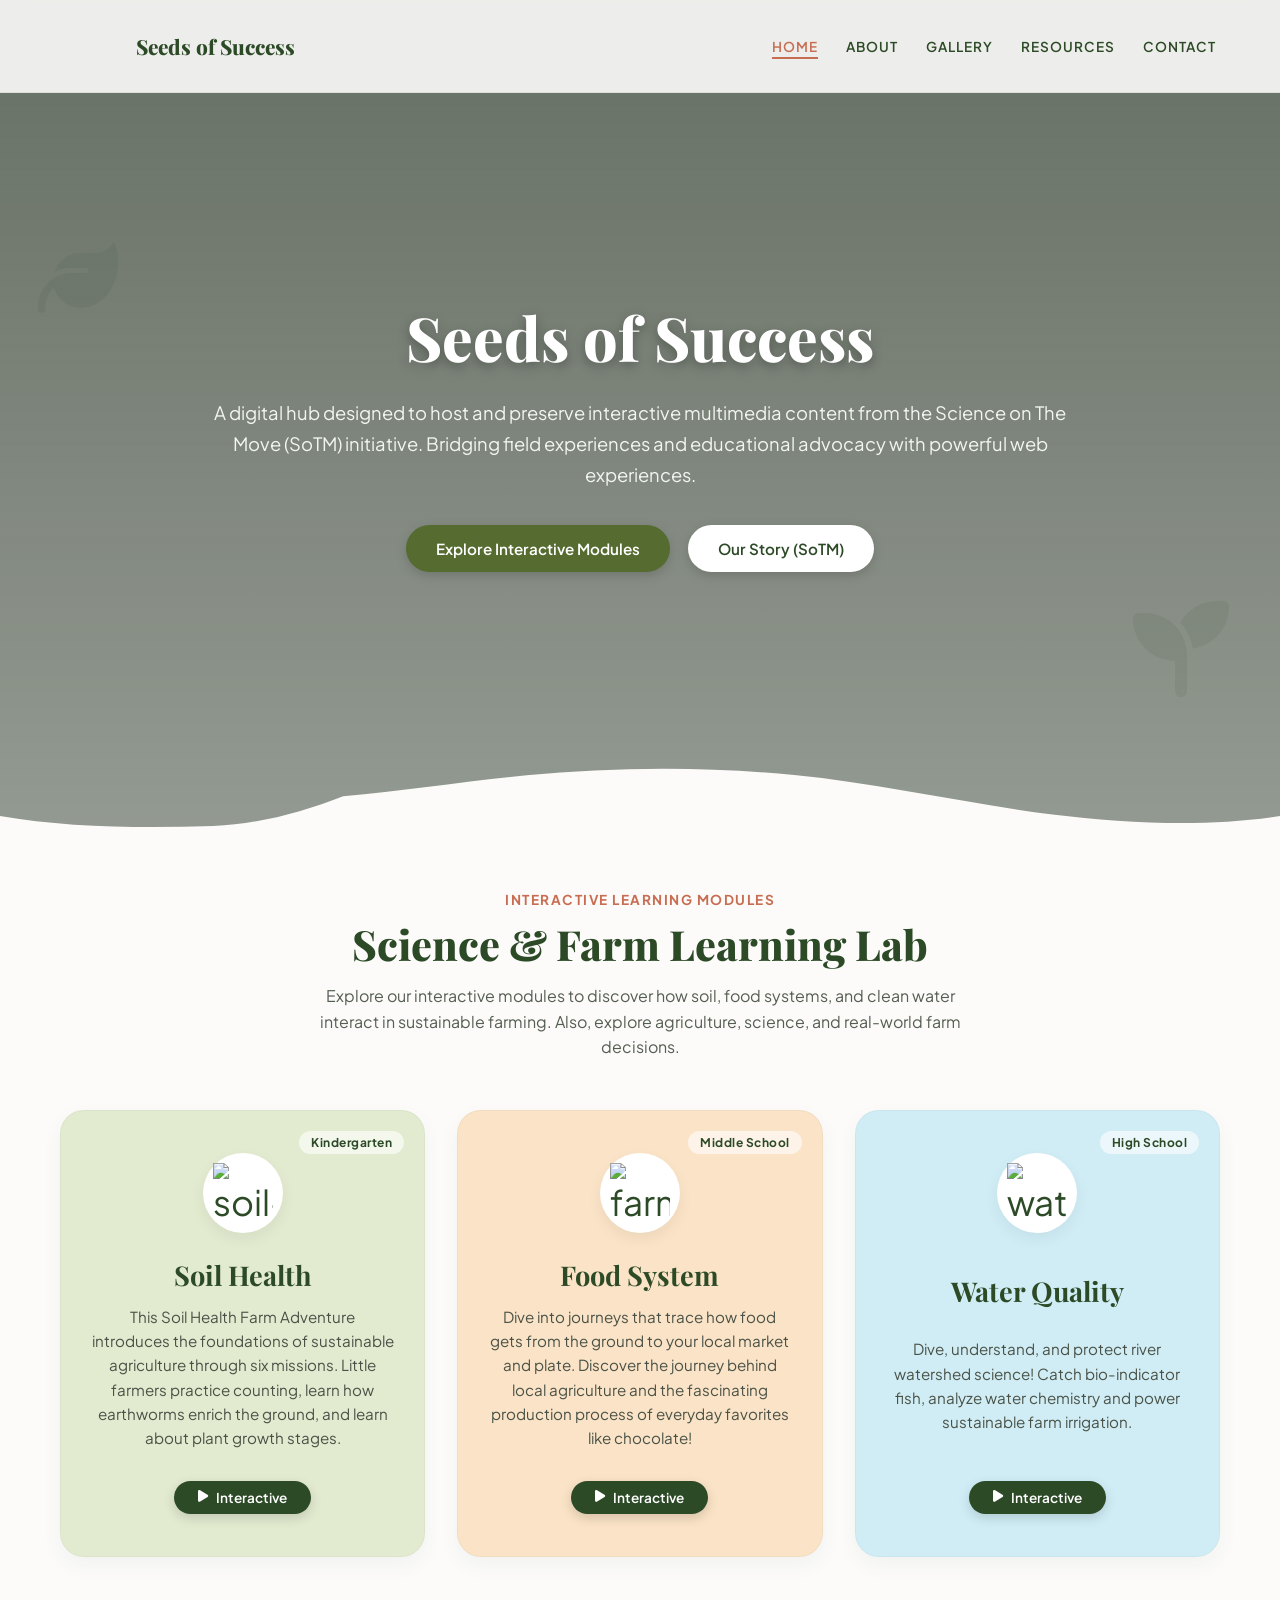
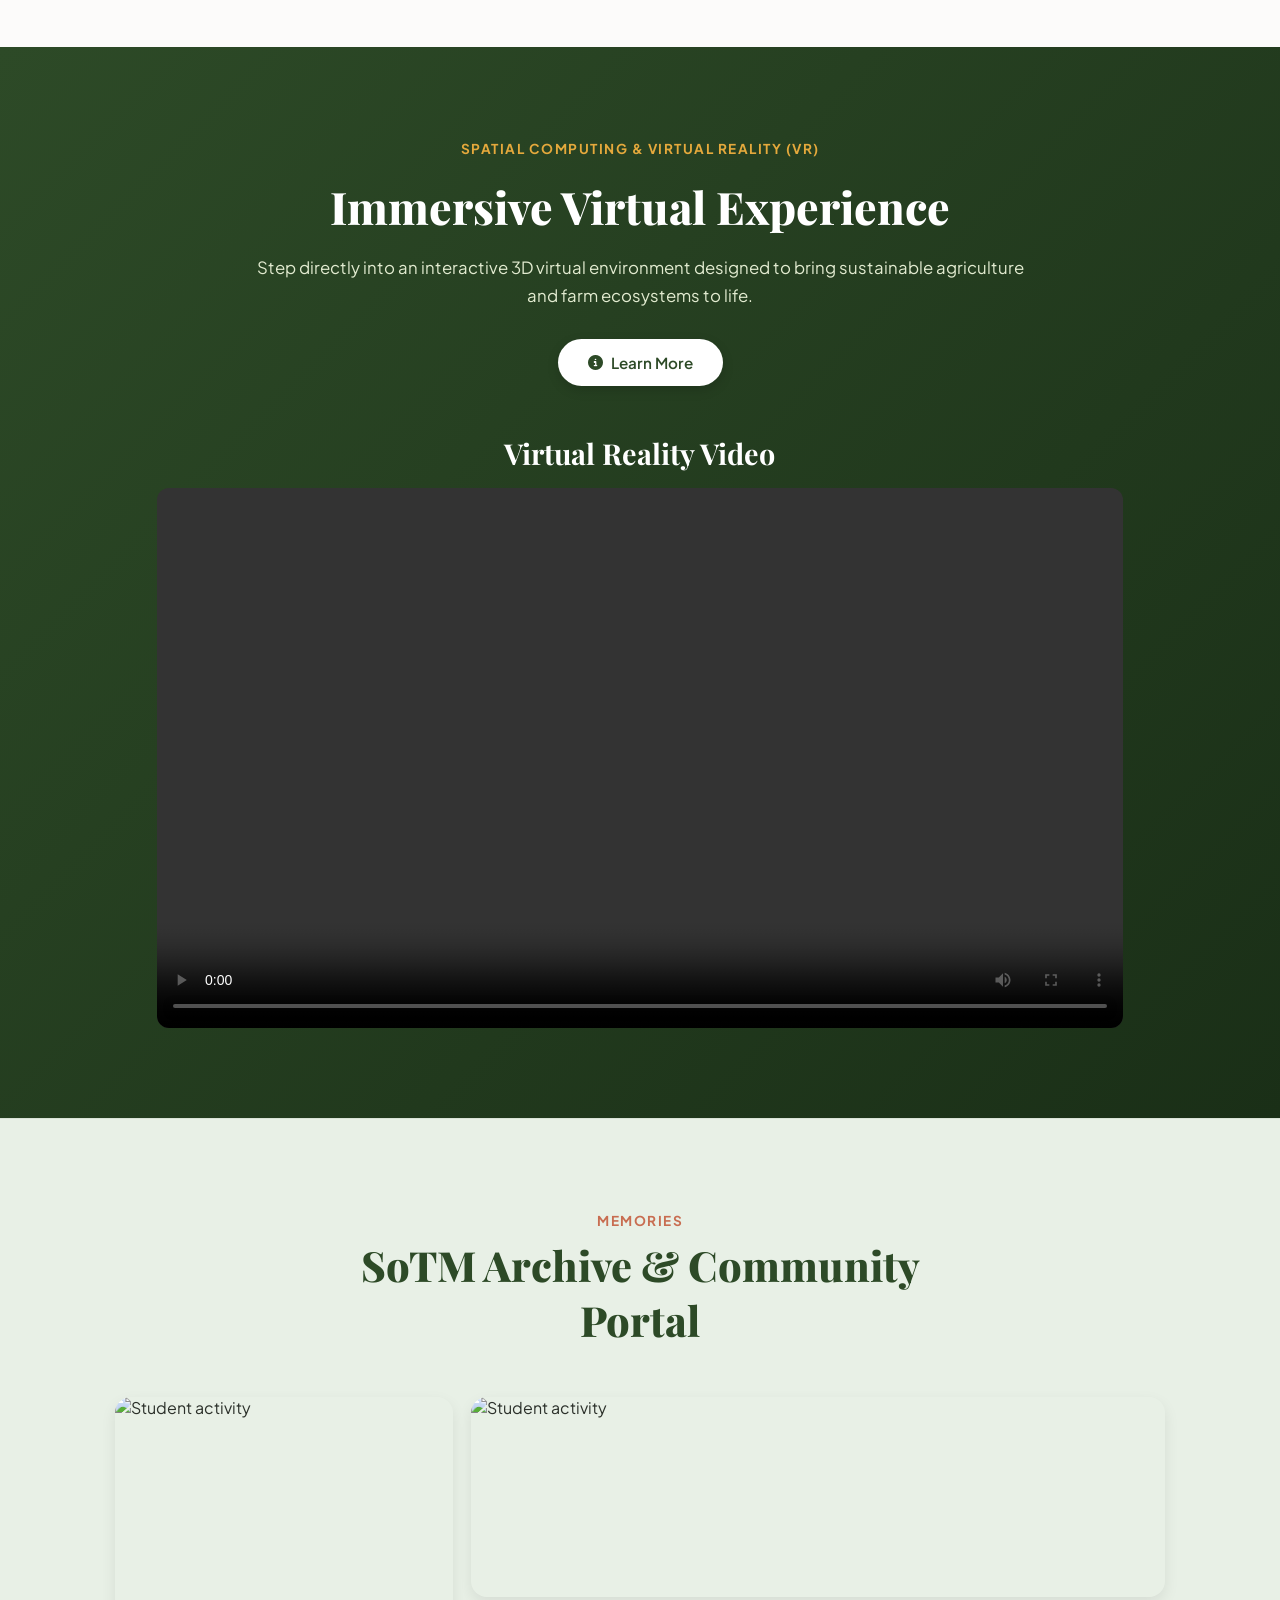
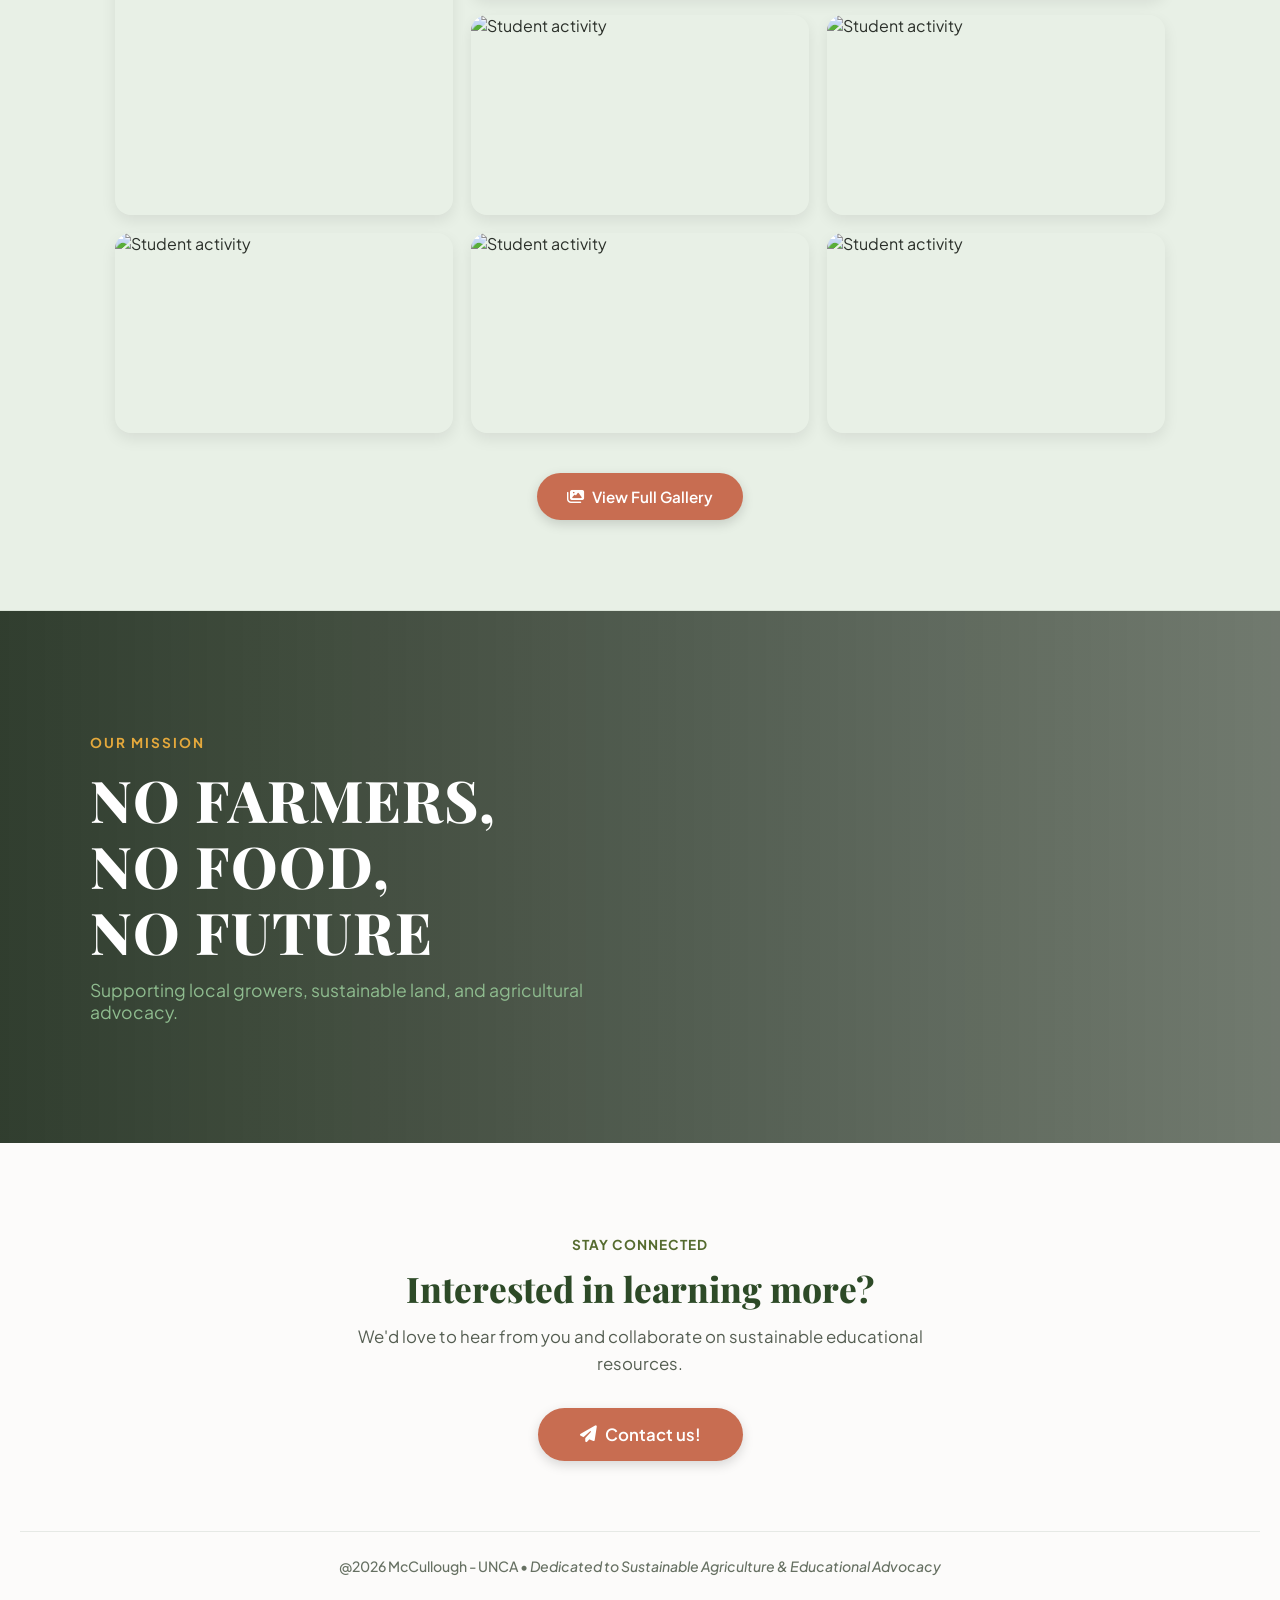
==== index.html @ 3e4c2312 "Add files via upload" ====
<!DOCTYPE html>
<html lang="en">

  <head>
    <meta charset="utf-8" />
    <meta name="viewport" content="width=device-width, initial-scale=1.0" />
    <title>Seeds of Success | Sustainable Agriculture Hub</title>
    <link rel="icon" type="image/x-icon" href="assets/seeds-of-success-logo.svg">
    <link rel="preconnect" href="https://fonts.googleapis.com">
    <link rel="preconnect" href="https://fonts.gstatic.com" crossorigin>
    <link href="https://fonts.googleapis.com/css2?family=Playfair+Display:ital,wght@0,600;0,800;1,600&family=Plus+Jakarta+Sans:wght@400;500;600;700&display=swap" rel="stylesheet">
    <link rel="stylesheet" href="https://cdnjs.cloudflare.com/ajax/libs/font-awesome/6.4.0/css/all.min.css">
    <link rel="stylesheet" href="style.css" />
  </head>

  <body>
    <!-- FLOATING DECORATIVE LEAVES FOR ANIMATION -->
    <div class="floating-leaf leaf-1"><i class="fa-solid fa-leaf"></i></div>
    <div class="floating-leaf leaf-2"><i class="fa-solid fa-seedling"></i></div>

    <!-- NAVBAR -->
    <header class="navbar">
      <div class="nav-container">
        <a href="#" class="logo">
          <div class="logo-icon"></div>
          <span class="logo-text">Seeds of Success</span>
        </a>
        <nav class="nav-links" id="navLinks">
          <a href="#home" class="active">HOME</a>
          <a href="about.html">ABOUT</a>
          <a href="gallery.html">GALLERY</a>
          <a href="resources.html">RESOURCES</a>
          <a href="contact.html">CONTACT</a>
        </nav>
        <div class="hamburger" id="hamburger">
          <i class="fa-solid fa-bars-staggered"></i>
        </div>
      </div>
    </header>

    <!-- HERO SECTION -->
    <section class="hero" id="home">
      <div class="hero-overlay"></div>
      <div class="hero-content fade-in">
        <h1>Seeds of Success</h1>
        <p>
          A digital hub designed to host and preserve interactive multimedia content from the Science on The Move (SoTM) initiative. Bridging field experiences and educational advocacy with powerful web experiences.
        </p>
        <div class="hero-buttons">
          <a href="#modules" class="btn btn-primary"> Explore Interactive Modules</a>
          <a href="about.html" class="btn btn-secondary"> Our Story (SoTM)</a>
        </div>
      </div>

      <!-- Organic Wave Divider -->
      <div class="custom-shape-divider-bottom">
        <svg data-name="Layer 1" xmlns="http://www.w3.org/2000/svg" viewBox="0 0 1200 120" preserveAspectRatio="none">
          <path d="M321.39,56.44c58-10.79,114.16-30.13,172-41.86,82.39-16.72,168.19-17.73,250.45-.39C823.78,31,906.67,72,985.66,92.83c70.05,18.48,146.53,26.09,214.34,3V120H0V95.8C59.71,118.08,130.83,121.3,200,115.8,241.67,112.5,283.33,88.33,321.39,56.44Z" class="shape-fill"></path>
        </svg>
      </div>
    </section>

    <!-- INTERACTIVE MODULES SECTION -->
    <section class="modules-section" id="modules">
      <div class="section-header fade-in">
        <span class="sub-heading"> Interactive Learning Modules</span>
        <h2 class="section-title">Science & Farm Learning Lab</h2>
        <p class="section-desc">Explore our interactive modules to discover how soil, food systems, and clean water interact in sustainable farming. Also, explore agriculture, science, and real-world farm decisions.</p>
      </div>

      <div class="cards-container">

        <!-- Card 1: Soil Health -->
        <div class="card card-soil fade-in">
          <div class="card-badge">Kindergarten</div>
          <div class="card-icon">
            <img src="assets/soil-icon.png" alt="soil-health-icon" width="60" height="60">
          </div>
          <h3>Soil Health</h3>
          <p>This Soil Health Farm Adventure introduces the foundations of sustainable agriculture through six missions. Little farmers practice counting, learn how earthworms enrich the ground, and learn about plant growth stages.</p>
          <a href="module1.html" class="btn btn-pill"><i class="fa-solid fa-play"></i> Interactive</a>
        </div>

        <!-- Card 2: Food System -->
        <div class="card card-food fade-in">
          <div class="card-badge">Middle School</div>
          <div class="card-icon">
            <img src="assets/food-icon.png" alt="farm-food-icon" width="60" height="60">
          </div>
          <h3>Food System</h3>
          <p>Dive into journeys that trace how food gets from the ground to your local market and plate. Discover the journey behind local agriculture and the fascinating production process of everyday favorites like chocolate!</p>
          <a href="foodmodules.html" class="btn btn-pill"><i class="fa-solid fa-play"></i> Interactive</a>
        </div>

        <!-- Card 3: Water Quality -->
        <div class="card card-water fade-in">
          <div class="card-badge">High School</div>
          <div class="card-icon">
            <img src="assets/water-icon.png" alt="water-quality-icon" width="60" height="60">
          </div>
          <h3>Water Quality</h3>
          <p>Dive, understand, and protect river watershed science! Catch bio-indicator fish, analyze water chemistry and power sustainable farm irrigation.</p>
          <a href="module3.html" class="btn btn-pill"><i class="fa-solid fa-play"></i> Interactive</a>
        </div>

      </div>
    </section>

    <!-- VR INTERACTIVE EXPERIENCE SECTION -->
    <section class="vr-section" id="vr-experience">
      <div class="vr-container fade-in">
        <div class="vr-content">
          <span class="sub-heading" style="color: var(--wheat-gold);">Spatial Computing & Virtual Reality (VR)</span>
          <h2 class="vr-title">Immersive Virtual Experience</h2>
          <p class="vr-description">
            Step directly into an interactive 3D virtual environment designed to bring sustainable agriculture and farm ecosystems to life.
          </p>
          <div class="vr-actions">
            <a href="about.html" class="btn btn-secondary"><i class="fa-solid fa-circle-info"></i> Learn More</a>
          </div>
        </div>
        <div class="vr-visual">
          <h3>Virtual Reality Video</h3>
          <video controls>
            <source src="assets/vr-environment.MOV" type="video/mp4">
          </video>
        </div>
      </div>
    </section>

    <!-- ARCHIVE & COMMUNITY PORTAL -->
    <section class="archive-section" id="gallery">
      <div class="section-header fade-in">
        <span class="sub-heading"> Memories</span>
        <h2 class="section-title">SoTM Archive & Community Portal</h2>
      </div>

      <div class="archive-grid fade-in">
        <div class="grid-item item-large">
          <img src="assets/photo21.jpg" alt="Student activity">
          <div class="item-overlay"></div>
        </div>
        <div class="grid-item item-wide">
          <img src="assets/photo24.jpg" alt="Student activity">
          <div class="item-overlay"></div>
        </div>
        <div class="grid-item">
          <img src="assets/photo25.jpg" alt="Student activity">
          <div class="item-overlay"></div>
        </div>
        <div class="grid-item">
          <img src="assets/photo8.jpg" alt="Student activity">
          <div class="item-overlay"></div>
        </div>
        <div class="grid-item">
          <img src="assets/sotm-bg.jpg" alt="Student activity">
          <div class="item-overlay"></div>
        </div>
        <div class="grid-item">
          <img src="assets/fishing.JPG" alt="Student activity">
          <div class="item-overlay"></div>
        </div>
        <div class="grid-item">
          <img src="assets/tractor.JPG" alt="Student activity">
          <div class="item-overlay"></div>
        </div>
      </div>

      <div class="archive-btn-wrap fade-in">
        <a href="gallery.html" class="btn btn-terracotta"><i class="fa-solid fa-images"></i> View Full Gallery</a>
      </div>
    </section>

    <!-- BANNER SECTION -->
    <section class="banner-section">
      <div class="banner-overlay"></div>
      <div class="banner-content fade-in">
        <span class="banner-tag"> OUR MISSION</span>
        <h2>NO FARMERS,<br>NO FOOD,<br>NO FUTURE</h2>
        <p class="banner-subtext">Supporting local growers, sustainable land, and agricultural advocacy.</p>
      </div>
    </section>

    <!-- CONTACT / FOOTER SECTION -->
    <footer class="footer-section" id="contact">
      <div class="footer-content fade-in">
        <div class="footer-badge"> Stay Connected</div>
        <h3>Interested in learning more?</h3>
        <p>We'd love to hear from you and collaborate on sustainable educational resources.</p>
        <a href="contact.html" class="btn btn-terracotta btn-lg"><i class="fa-solid fa-paper-plane"></i> Contact us!</a>
      </div>

      <div class="footer-bottom">
        <p>@2026 McCullough - UNCA &bull; <i>Dedicated to Sustainable Agriculture & Educational Advocacy</i></p>
      </div>
    </footer>

    <!-- JAVASCRIPT FOR INTERACTIVITY & ANIMATIONS -->
    <script>
      // Mobile navigation toggle
      const hamburger = document.getElementById('hamburger');
      const navLinks = document.getElementById('navLinks');

      hamburger.addEventListener('click', () => {
        navLinks.classList.toggle('open');
      });

      // Scroll Animation Observer
      const observerOptions = {
        threshold: 0.12
      };

      const observer = new IntersectionObserver((entries, observer) => {
        entries.forEach(entry => {
          if (entry.isIntersecting) {
            entry.target.classList.add('visible');
            observer.unobserve(entry.target);
          }
        });
      }, observerOptions);

      document.querySelectorAll('.fade-in').forEach(element => {
        observer.observe(element);
      });

      // Navbar Scroll Shadow & Blur Effect
      window.addEventListener('scroll', () => {
        const navbar = document.querySelector('.navbar');
        if (window.scrollY > 50) {
          navbar.classList.add('scrolled');
        } else {
          navbar.classList.remove('scrolled');
        }
      });
    </script>
  </body>

</html>
---- style.css ----
/* --- SUSTAINABLE AGRICULTURE COLOR PALETTE --- */
:root {
  --primary-forest: #2d4a27;      /* Deep Forest Green */
  --secondary-moss: #556b2f;      /* Olive / Moss Green */
  --soft-sage: #8fbc8f;           /* Sage Green Accent */
  --light-sage: #e8f0e6;          /* Soft Agricultural Background */
  --earth-terracotta: #c86d51;    /* Earthy Terracotta */
  --wheat-gold: #e5a93c;          /* Harvest Gold */
  --soil-brown: #3e2723;          /* Rich Soil Brown */
  --cream-bg: #fcfbfa;            /* Organic Cream Background */
  --card-soil-bg: #e2ebd0;        /* Light Soil Green Card */
  --card-food-bg: #fae3c6;        /* Warm Peach/Wheat Card */
  --card-water-bg: #d0edf5;       /* Fresh Water Blue Card */
}

/* --- RESET & GLOBALS --- */
* {
  margin: 0;
  padding: 0;
  box-sizing: border-box;
}

html {
  scroll-behavior: smooth;
  font-family: 'Plus Jakarta Sans', sans-serif;
  color: #2b302a;
}

body {
  background-color: var(--cream-bg);
  overflow-x: hidden;
}

h1, h2, h3 {
  font-family: 'Playfair Display', serif;
}

a {
  text-decoration: none;
  color: inherit;
}

/* --- FLOATING ANIMATED LEAVES --- */
.floating-leaf {
  position: fixed;
  color: rgba(45, 74, 39, 0.08);
  pointer-events: none;
  z-index: 0;
  animation: float 12s infinite ease-in-out;
}

.leaf-1 {
  top: 25%;
  left: 3%;
  font-size: 5rem;
  animation-delay: 0s;
}

.leaf-2 {
  top: 65%;
  right: 4%;
  font-size: 6rem;
  animation-delay: 4s;
}

@keyframes float {
  0% { transform: translateY(0px) rotate(0deg); }
  50% { transform: translateY(-25px) rotate(15deg); }
  100% { transform: translateY(0px) rotate(0deg); }
}

/* --- NAVBAR --- */
.navbar {
  position: fixed;
  top: 0;
  width: 100%;
  z-index: 1000;
  background: rgba(252, 251, 250, 0.9);
  backdrop-filter: blur(12px);
  border-bottom: 1px solid rgba(45, 74, 39, 0.08);
  transition: all 0.3s ease;
}

.navbar.scrolled {
  box-shadow: 0 4px 20px rgba(45, 74, 39, 0.08);
}

.nav-container {
  max-width: 1200px;
  margin: 0 auto;
  display: flex;
  justify-content: space-between;
  align-items: center;
  padding: 16px 24px;
}

.logo {
  display: flex;
  align-items: center;
  gap: 12px;
}

.logo-icon {
  width: 60px;
  height: 60px;
  background: url('assets/seeds-of-success-logo.svg') center/cover no-repeat;
  border-radius: 50%;
  display: flex;
  align-items: center;
  justify-content: center;
  font-size: 1.2rem;
  transition: transform 0.3s ease;
}

.logo:hover .logo-icon {
  transform: rotate(15deg) scale(1.05);
}

.logo-text {
  font-family: 'Playfair Display', serif;
  font-weight: 800;
  font-size: 1.3rem;
  color: var(--primary-forest);
}

.nav-links {
  display: flex;
  gap: 28px;
}

.nav-links a {
  font-weight: 600;
  font-size: 0.85rem;
  letter-spacing: 1px;
  color: var(--primary-forest);
  transition: color 0.3s ease;
  position: relative;
}

.nav-links a:hover,
.nav-links a.active {
  color: var(--earth-terracotta);
}

.nav-links a::after {
  content: '';
  position: absolute;
  width: 0%;
  height: 2px;
  bottom: -4px;
  left: 0;
  background-color: var(--earth-terracotta);
  transition: width 0.3s ease;
}

.nav-links a:hover::after,
.nav-links a.active::after {
  width: 100%;
}

.hamburger {
  display: none;
  font-size: 1.5rem;
  cursor: pointer;
  color: var(--primary-forest);
}

/* --- HERO SECTION --- */
.hero {
  position: relative;
  min-height: 92vh;
  background: url('assets/hero-bg.jpg') center/cover no-repeat;
  display: flex;
  align-items: center;
  justify-content: center;
  text-align: center;
  padding: 140px 20px 100px;
}

.hero-overlay {
  position: absolute;
  top: 0;
  left: 0;
  width: 100%;
  height: 100%;
  background: linear-gradient(180deg, rgba(20, 35, 18, 0.65) 0%, rgba(20, 35, 18, 0.45) 100%);
}

.hero-content {
  position: relative;
  z-index: 2;
  max-width: 880px;
  color: #ffffff;
}

.hero-badge {
  display: inline-block;
  background: rgba(255, 255, 255, 0.2);
  backdrop-filter: blur(8px);
  padding: 6px 16px;
  border-radius: 30px;
  font-size: 0.85rem;
  font-weight: 600;
  letter-spacing: 1px;
  margin-bottom: 20px;
  border: 1px solid rgba(255, 255, 255, 0.3);
  color: #f0f7ed;
}

.hero-content h1 {
  font-size: 3.8rem;
  font-weight: 800;
  margin-bottom: 20px;
  text-shadow: 0 4px 12px rgba(0, 0, 0, 0.3);
}

.hero-content p {
  font-size: 1.15rem;
  line-height: 1.7;
  margin-bottom: 35px;
  font-weight: 400;
  color: #f2f5f0;
}

.hero-buttons {
  display: flex;
  gap: 18px;
  justify-content: center;
  flex-wrap: wrap;
}

/* --- BUTTON STYLES --- */
.btn {
  display: inline-flex;
  align-items: center;
  gap: 8px;
  padding: 14px 30px;
  font-weight: 600;
  font-size: 0.95rem;
  border-radius: 30px;
  transition: all 0.3s cubic-bezier(0.25, 0.8, 0.25, 1);
  box-shadow: 0 4px 12px rgba(0, 0, 0, 0.15);
  cursor: pointer;
}

.btn-primary {
  background-color: var(--secondary-moss);
  color: #ffffff;
}

.btn-primary:hover {
  background-color: #435523;
  transform: translateY(-3px);
  box-shadow: 0 8px 20px rgba(0, 0, 0, 0.25);
}

.btn-secondary {
  background-color: #ffffff;
  color: var(--primary-forest);
}

.btn-secondary:hover {
  background-color: var(--light-sage);
  transform: translateY(-3px);
  box-shadow: 0 8px 20px rgba(0, 0, 0, 0.2);
}

.btn-terracotta {
  background-color: var(--earth-terracotta);
  color: #ffffff;
}

.btn-terracotta:hover {
  background-color: #b35b40;
  transform: translateY(-3px);
  box-shadow: 0 8px 20px rgba(200, 109, 81, 0.3);
}

.btn-pill {
  border-radius: 20px;
  padding: 8px 24px;
  background: var(--primary-forest);
  color: #ffffff;
  font-size: 0.85rem;
}

.btn-pill:hover {
  background: var(--secondary-moss);
  transform: translateY(-2px);
}

.btn-lg {
  padding: 16px 42px;
  font-size: 1.05rem;
}

/* HERO WAVE DIVIDER */
.custom-shape-divider-bottom {
  position: absolute;
  bottom: 0;
  left: 0;
  width: 100%;
  overflow: hidden;
  line-height: 0;
}

.custom-shape-divider-bottom svg {
  position: relative;
  display: block;
  width: calc(100% + 1.3px);
  height: 60px;
}

.custom-shape-divider-bottom .shape-fill {
  fill: var(--cream-bg);
}

/* --- SECTION HEADERS --- */
.section-header {
  text-align: center;
  max-width: 680px;
  margin: 0 auto 50px;
}

.sub-heading {
  display: inline-block;
  color: var(--earth-terracotta);
  font-weight: 700;
  font-size: 0.85rem;
  letter-spacing: 1.5px;
  text-transform: uppercase;
  margin-bottom: 8px;
}

.section-title {
  font-size: 2.6rem;
  font-weight: 800;
  color: var(--primary-forest);
  margin-bottom: 12px;
}

.section-desc {
  color: #555e52;
  font-size: 1rem;
  line-height: 1.6;
}

/* --- MODULES SECTION --- */
.modules-section {
  padding: 60px 20px 90px;
  max-width: 1200px;
  margin: 0 auto;
}

.cards-container {
  display: grid;
  grid-template-columns: repeat(auto-fit, minmax(300px, 1fr));
  gap: 32px;
}

.card {
  border-radius: 24px;
  padding: 42px 30px;
  display: flex;
  flex-direction: column;
  align-items: center;
  justify-content: space-between;
  min-height: 400px;
  position: relative;
  transition: all 0.4s cubic-bezier(0.165, 0.84, 0.44, 1);
  border: 1px solid rgba(0,0,0,0.03);
  box-shadow: 0 8px 20px rgba(45, 74, 39, 0.05);
}

.card:hover {
  transform: translateY(-10px);
  box-shadow: 0 16px 35px rgba(45, 74, 39, 0.12);
}

.card-badge {
  position: absolute;
  top: 20px;
  right: 20px;
  font-size: 0.75rem;
  font-weight: 700;
  letter-spacing: 0.5px;
  background: rgba(255, 255, 255, 0.6);
  padding: 4px 12px;
  border-radius: 12px;
  color: var(--primary-forest);
}

.card-icon {
  width: 80px;
  height: 80px;
  border-radius: 50%;
  background: #ffffff;
  display: flex;
  align-items: center;
  justify-content: center;
  font-size: 2.2rem;
  margin-bottom: 24px;
  box-shadow: 0 6px 15px rgba(0,0,0,0.06);
  color: var(--primary-forest);
  transition: transform 0.3s ease;
}

.card:hover .card-icon {
  transform: scale(1.1) rotate(5deg);
}

.card h3 {
  font-size: 1.7rem;
  margin-bottom: 12px;
  color: var(--primary-forest);
}

.card p {
  font-size: 0.95rem;
  line-height: 1.6;
  margin-bottom: 30px;
  color: #4a5247;
  text-align: center;
}

.card-soil { background-color: var(--card-soil-bg); }
.card-food { background-color: var(--card-food-bg); }
.card-water { background-color: var(--card-water-bg); }

/* --- ARCHIVE SECTION --- */
.archive-section {
  background-color: var(--light-sage);
  padding: 90px 20px;
  border-top: 1px solid rgba(45, 74, 39, 0.08);
  border-bottom: 1px solid rgba(45, 74, 39, 0.08);
}

.archive-grid {
  max-width: 1050px;
  margin: 0 auto 40px;
  display: grid;
  grid-template-columns: repeat(3, 1fr);
  gap: 18px;
}

.grid-item {
  position: relative;
  border-radius: 16px;
  overflow: hidden;
  box-shadow: 0 6px 15px rgba(0, 0, 0, 0.08);
  height: 200px;
}

.grid-item img {
  width: 100%;
  height: 100%;
  object-fit: cover;
  transition: transform 0.5s ease;
}

.item-overlay {
  position: absolute;
  inset: 0;
  background: linear-gradient(180deg, transparent 40%, rgba(20, 35, 18, 0.7) 100%);
  display: flex;
  align-items: flex-end;
  padding: 16px;
  color: #ffffff;
  font-weight: 600;
  font-size: 0.9rem;
  opacity: 0;
  transition: opacity 0.3s ease;
}

.grid-item:hover img {
  transform: scale(1.08);
}

.grid-item:hover .item-overlay {
  opacity: 1;
}

.item-large {
  grid-column: span 1;
  grid-row: span 2;
  height: 100%;
}

.item-wide {
  grid-column: span 2;
  height: 200px;
}

.archive-btn-wrap {
  text-align: center;
}

/* --- BANNER SECTION --- */
.banner-section {
  position: relative;
  background: url('assets/banner.png') center/cover no-repeat fixed;
  padding: 120px 20px;
  color: #ffffff;
  display: flex;
  align-items: center;
}

.banner-overlay {
  position: absolute;
  top: 0;
  left: 0;
  width: 100%;
  height: 100%;
  background: linear-gradient(90deg, rgba(20, 35, 18, 0.88) 0%, rgba(20, 35, 18, 0.6) 100%);
}

.banner-content {
  position: relative;
  z-index: 2;
  max-width: 1100px;
  margin: 0 auto;
  width: 100%;
}

.banner-tag {
  display: inline-block;
  color: var(--wheat-gold);
  font-weight: 700;
  font-size: 0.85rem;
  letter-spacing: 2px;
  margin-bottom: 15px;
}

.banner-content h2 {
  font-size: 3.6rem;
  font-weight: 800;
  line-height: 1.15;
  letter-spacing: 1px;
  margin-bottom: 15px;
  color: #ffffff;
}

.banner-subtext {
  font-size: 1.1rem;
  color: var(--soft-sage);
  max-width: 500px;
}

/* --- FOOTER / CONTACT SECTION --- */
.footer-section {
  padding: 90px 20px 30px;
  text-align: center;
  background-color: var(--cream-bg);
}

.footer-content {
  max-width: 600px;
  margin: 0 auto 70px;
}

.footer-badge {
  display: inline-block;
  color: var(--secondary-moss);
  font-weight: 700;
  font-size: 0.85rem;
  letter-spacing: 1px;
  text-transform: uppercase;
  margin-bottom: 12px;
}

.footer-content h3 {
  font-size: 2.2rem;
  font-weight: 800;
  color: var(--primary-forest);
  margin-bottom: 12px;
}

.footer-content p {
  font-size: 1.05rem;
  color: #555e52;
  margin-bottom: 30px;
  line-height: 1.6;
}

.footer-bottom {
  border-top: 1px solid rgba(45, 74, 39, 0.1);
  padding-top: 25px;
  font-weight: 500;
  color: #667062;
  font-size: 0.88rem;
}

.hero-contact {
  background: url('assets/contact-bg.jpg') center/cover no-repeat;
}

/* --- SCROLL ANIMATIONS (FADE-IN) --- */
.fade-in {
  opacity: 0;
  transform: translateY(35px);
  transition: opacity 0.8s cubic-bezier(0.165, 0.84, 0.44, 1), transform 0.8s cubic-bezier(0.165, 0.84, 0.44, 1);
}

.fade-in.visible {
  opacity: 1;
  transform: translateY(0);
}

/* --- RESPONSIVE STYLES --- */
@media (max-width: 850px) {
  .hero-content h1 {
    font-size: 2.8rem;
  }

  .banner-content h2 {
    font-size: 2.6rem;
  }

  .archive-grid {
    grid-template-columns: repeat(2, 1fr);
  }

  .item-large {
    grid-column: span 2;
    height: 240px;
  }

  .item-wide {
    grid-column: span 2;
  }
}

@media (max-width: 600px) {
  .hamburger {
    display: block;
  }

  .nav-links {
    position: absolute;
    top: 100%;
    left: 0;
    width: 100%;
    background: var(--cream-bg);
    flex-direction: column;
    padding: 24px;
    gap: 18px;
    box-shadow: 0 8px 20px rgba(0, 0, 0, 0.08);
    display: none;
    border-bottom: 2px solid var(--secondary-moss);
  }

  .nav-links.open {
    display: flex;
  }

  .hero-content h1 {
    font-size: 2.2rem;
  }

  .hero-content p {
    font-size: 0.95rem;
  }

  .section-title {
    font-size: 2rem;
  }

  .archive-grid {
    grid-template-columns: 1fr;
  }

  .item-large, .item-wide {
    grid-column: span 1;
    height: 200px;
  }

  .banner-content h2 {
    font-size: 2rem;
  }
}

/* PAGE HERO HEADERS (About, Gallery, Resources) */
   .page-hero {
    position: relative;
    height: 60vh;
    min-height: 280px;
    display: flex;
    align-items: center;
    justify-content: center;
    text-align: center;
    padding-top: 80px;
    color: #ffffff;
  }
  
  .hero-about {
    background: url('assets/about-hero.png') bottom/cover no-repeat;
  }
  
  .hero-gallery {
    background: url('assets/gallery-hero.png') center/cover no-repeat;
  }
  
  .hero-resources {
    background: url('assets/resources-hero.png') center/cover no-repeat;
  }
  
  .page-hero h1 {
    font-size: 3.2rem;
    font-weight: 800;
    text-shadow: 0 4px 12px rgba(0, 0, 0, 0.4);
  }
  
  /* ABOUT PAGE STYLES */
  .about-section {
    background-color: var(--card-soil-bg);
    padding: 70px 20px;
  }
  
  .about-container {
    max-width: 900px;
    margin: 0 auto;
    display: flex;
    flex-direction: column;
    gap: 30px;
  }
  
  .info-card {
    background-color: var(--primary-forest);
    color: #ffffff;
    padding: 35px 40px;
    border-radius: 16px;
    box-shadow: 0 8px 20px rgba(0, 0, 0, 0.08);
  }
  
  .info-card h2 {
    font-size: 1.6rem;
    color: var(--wheat-gold);
    margin-bottom: 16px;
    text-align: center;
  }
  
  .info-card p {
    font-size: 0.98rem;
    line-height: 1.7;
    color: #e5ede3;
    margin-bottom: 14px;
  }
  
  .info-card p:last-child {
    margin-bottom: 0;
  }
  
  /* Partners Section */
  .partners-section {
    padding: 60px 20px;
    background-color: #ffffff;
  }
  
  .text-center { text-align: center; }
  
  .partners-grid {
    max-width: 900px;
    margin: 40px auto 0;
    display: flex;
    justify-content: space-around;
    align-items: center;
    flex-wrap: wrap;
    gap: 30px;
  }
  
  .partner-logo img {
    max-width: 300px;
    height: auto;
    filter: grayscale(20%);
    transition: filter 0.3s ease;
  }
  
  .partner-logo img:hover {
    filter: grayscale(0%);
  }
  
  /* GALLERY PAGE STYLES */
  .gallery-section {
    padding: 70px 20px;
    background-color: #ffffff;
  }
  
  .max-w-700 {
    max-width: 720px;
    margin: 0 auto;
  }
  
  .gallery-wrap {
    max-width: 1000px;
    margin: 40px auto 0;
    background-color: var(--card-soil-bg);
    padding: 24px;
    border-radius: 20px;
  }
  
  .photo-masonry {
    display: grid;
    grid-template-columns: repeat(3, 1fr);
    gap: 16px;
  }
  
  .photo-card {
    position: relative;
    border-radius: 12px;
    overflow: hidden;
    height: 210px;
    box-shadow: 0 4px 12px rgba(0, 0, 0, 0.1);
  }
  
  .photo-card.tall {
    grid-row: span 2;
    height: 100%;
  }
  
  .photo-card.wide {
    grid-column: span 2;
  }
  
  .photo-card img {
    width: 100%;
    height: 100%;
    object-fit: cover;
    transition: transform 0.4s ease;
  }
  
  .photo-card:hover img {
    transform: scale(1.06);
  }
  
  .photo-caption {
    position: absolute;
    bottom: 0;
    left: 0;
    width: 100%;
    padding: 12px 16px;
    background: linear-gradient(180deg, transparent, rgba(20, 35, 18, 0.8));
    color: #ffffff;
    font-size: 0.85rem;
    font-weight: 600;
    opacity: 0;
    transition: opacity 0.3s ease;
  }
  
  .photo-card:hover .photo-caption {
    opacity: 1;
  }
  
  /* RESOURCES PAGE STYLES */
  .resources-intro {
    max-width: 800px;
    margin: 0 auto;
    padding: 60px 20px 30px;
    text-align: center;
  }
  
  .resources-intro h2 {
    font-size: 2.2rem;
    color: var(--primary-forest);
    margin-bottom: 16px;
  }
  
  .resources-intro p {
    font-size: 1rem;
    line-height: 1.7;
    color: #4a5247;
    margin-bottom: 14px;
  }
  
  /* Graphic Organizations Grid */
  .graphic-resources-section {
    background-color: var(--card-soil-bg);
    padding: 60px 20px;
    margin-top: 20px;
  }
  
  .org-grid {
    max-width: 850px;
    margin: 0 auto;
    display: grid;
    grid-template-columns: repeat(2, 1fr);
    gap: 30px;
  }
  
  .org-card {
    padding: 40px 20px;
    border-radius: 20px;
    display: flex;
    flex-direction: column;
    align-items: center;
    justify-content: center;
    text-align: center;
    color: #ffffff;
    font-weight: 700;
    font-size: 1.15rem;
    box-shadow: 0 6px 16px rgba(0,0,0,0.1);
    transition: transform 0.3s ease, box-shadow 0.3s ease;
  }
  
  .org-card:hover {
    transform: translateY(-6px);
    box-shadow: 0 12px 24px rgba(0,0,0,0.15);
  }
  
  .org-icon {
    font-size: 3.2rem;
    margin-bottom: 12px;
  }
  
  .red-apple { background-color: #e65244; }
  .green-pepper { background-color: #48a14d; }
  .purple-grapes { background-color: #8e52a8; }
  .orange-carrot { background-color: #f18c33; }
  
  /* Marquee Ticker Ribbon */
  .ticker-ribbon {
    background-color: var(--primary-forest);
    color: #ffffff;
    padding: 16px 0;
    overflow: hidden;
    white-space: nowrap;
  }
  
  .ticker-track {
    display: inline-block;
    animation: marquee 25s linear infinite;
    font-family: 'Playfair Display', serif;
    font-weight: 700;
    letter-spacing: 2px;
    font-size: 0.95rem;
  }
  
  @keyframes marquee {
    0% { transform: translateX(0); }
    100% { transform: translateX(-50%); }
  }
  
  /* Advocacy Section */
  .advocacy-section {
    padding: 70px 20px;
    background-color: #ffffff;
  }
  
  .advocacy-card {
    max-width: 750px;
    margin: 0 auto;
    background-color: var(--card-soil-bg);
    padding: 45px 30px;
    border-radius: 20px;
    text-align: center;
  }
  
  .advocacy-card h2 {
    font-size: 1.8rem;
    color: var(--primary-forest);
    margin-bottom: 10px;
  }
  
  .advocacy-card p {
    color: #4a5247;
    margin-bottom: 30px;
  }
  
  .advocacy-buttons {
    display: flex;
    flex-direction: column;
    gap: 16px;
    max-width: 400px;
    margin: 0 auto;
  }
  
  .btn-bright-green {
    background-color: #72cb3a;
    color: #1a3809;
    font-weight: 700;
    padding: 14px 20px;
    border-radius: 10px;
    font-size: 1rem;
    transition: all 0.3s ease;
    box-shadow: 0 4px 10px rgba(0, 0, 0, 0.08);
  }
  
  .btn-bright-green:hover {
    background-color: #63b330;
    transform: translateY(-2px);
  }
  
  /* RESPONSIVE ADJUSTMENTS */
  @media (max-width: 768px) {
    .photo-masonry {
      grid-template-columns: repeat(2, 1fr);
    }
  
    .photo-card.tall, .photo-card.wide {
      grid-column: span 2;
      grid-row: span 1;
      height: 220px;
    }
  
    .org-grid {
      grid-template-columns: 1fr;
    }
  
    .page-hero h1 {
      font-size: 2.3rem;
    }
  }

  /* LIGHTBOX STYLES */
.photo-card {
  cursor: pointer;
  transition: transform 0.2s ease-in-out;
}

.photo-card:hover {
  transform: scale(1.02);
}

.lightbox {
  display: none;
  position: fixed;
  z-index: 9999;
  padding-top: 60px;
  left: 0;
  top: 0;
  width: 100%;
  height: 100%;
  overflow: auto;
  background-color: rgba(0, 0, 0, 0.85);
  backdrop-filter: blur(4px);
}

.lightbox.active {
  display: flex;
  flex-direction: column;
  justify-content: center;
  align-items: center;
}

.lightbox-content {
  margin: auto;
  display: block;
  max-width: 90%;
  max-height: 80vh;
  border-radius: 8px;
  object-fit: contain;
  box-shadow: 0 4px 20px rgba(0,0,0,0.5);
  animation: zoomIn 0.25s ease-out;
}

.lightbox-caption {
  margin: 15px auto;
  text-align: center;
  color: #fff;
  font-family: 'Plus Jakarta Sans', sans-serif;
  font-size: 1rem;
}

.lightbox-close {
  position: absolute;
  top: 20px;
  right: 35px;
  color: #fff;
  font-size: 40px;
  font-weight: bold;
  cursor: pointer;
  transition: color 0.2s;
}

.lightbox-close:hover {
  color: #ccc;
}

@keyframes zoomIn {
  from { transform: scale(0.8); opacity: 0; }
  to { transform: scale(1); opacity: 1; }
}

/* --- VR INTERACTIVE EXPERIENCE SECTION --- */
.vr-section {
  background: linear-gradient(135deg, var(--primary-forest) 0%, #1a2f17 100%);
  color: #ffffff;
  padding: 90px 20px;
  position: relative;
  overflow: hidden;
}

.vr-container {
  display: flex;
  flex-direction: column;
  align-items: center;
  width: 100%; 
  max-width: 1400px; 
  margin: 0 auto;
  padding: 0 1rem;
  box-sizing: border-box;
}

.vr-content {
  width: 80%;
  max-width: 800px; 
  text-align: center;
  margin-bottom: 3rem;
}

.vr-visual {
  max-width: 100%;
  width: 80%;
  margin: 0 auto;
  display: flex;
  flex-direction: column;
  align-items: center;
}

.vr-visual h3 {
  text-align: center;
  width: 100%;
  margin-bottom: 1rem;
  font-size: 1.8rem; 
}

.vr-visual video {
  width: 100%;
  height: 60vh;
  min-height: 450px;
  object-fit: cover;
  display: block;
  border-radius: 12px;
}

.vr-title {
  font-size: 2.8rem;
  font-weight: 800;
  margin: 12px 0 18px;
  color: #ffffff;
}

.vr-description {
  font-size: 1.05rem;
  line-height: 1.7;
  color: #e2ebd0;
  margin-bottom: 28px;
}

.vr-features {
  display: flex;
  flex-direction: column;
  gap: 14px;
  margin-bottom: 35px;
}

.vr-feature-item {
  display: flex;
  align-items: center;
  gap: 14px;
  font-weight: 600;
  font-size: 0.95rem;
  color: #f0f7ed;
}

.vr-feature-item i {
  width: 38px;
  height: 38px;
  border-radius: 50%;
  background: rgba(255, 255, 255, 0.12);
  display: flex;
  align-items: center;
  justify-content: center;
  color: var(--wheat-gold);
}

.vr-actions {
  align-content: center;
  gap: 16px;
  flex-wrap: wrap;
}

.vr-visual {
  display: flex;
  justify-content: center;
}

.vr-card-preview {
  background: rgba(255, 255, 255, 0.08);
  backdrop-filter: blur(12px);
  border: 1px solid rgba(255, 255, 255, 0.15);
  border-radius: 24px;
  padding: 40px 30px;
  text-align: center;
  width: 100%;
  max-width: 360px;
  box-shadow: 0 12px 30px rgba(0, 0, 0, 0.3);
  position: relative;
}

.vr-badge {
  position: absolute;
  top: 16px;
  right: 16px;
  background: var(--earth-terracotta);
  color: #fff;
  font-size: 0.75rem;
  font-weight: 700;
  padding: 4px 12px;
  border-radius: 12px;
}

.vr-icon-box {
  width: 90px;
  height: 90px;
  margin: 20px auto 20px;
  background: var(--wheat-gold);
  border-radius: 50%;
  display: flex;
  align-items: center;
  justify-content: center;
  font-size: 2.8rem;
  color: var(--primary-forest);
  box-shadow: 0 8px 20px rgba(229, 169, 60, 0.3);
}

.vr-card-preview h3 {
  font-size: 1.5rem;
  margin-bottom: 8px;
  color: #ffffff;
}

.vr-card-preview p {
  font-size: 0.88rem;
  color: var(--soft-sage);
}

/* --- CONTACT PAGE STYLES --- */
.contact-page-section {
  padding: 80px 20px;
  background-color: var(--cream-bg);
}

.contact-container {
  max-width: 1050px;
  margin: 0 auto;
  display: grid;
  grid-template-columns: 1fr 1.2fr;
  gap: 40px;
  background: #ffffff;
  border-radius: 24px;
  overflow: hidden;
  box-shadow: 0 10px 30px rgba(45, 74, 39, 0.08);
  border: 1px solid rgba(45, 74, 39, 0.08);
}

.contact-info-panel {
  background-color: var(--primary-forest);
  color: #ffffff;
  padding: 50px 40px;
  display: flex;
  flex-direction: column;
  justify-content: center;
}

.contact-info-panel h2 {
  font-size: 2.3rem;
  margin: 8px 0 16px;
  color: #ffffff;
}

.contact-info-panel p {
  color: #e2ebd0;
  line-height: 1.6;
  margin-bottom: 35px;
  font-size: 0.98rem;
}

.contact-detail-list {
  display: flex;
  flex-direction: column;
  gap: 22px;
}

.contact-detail-item {
  display: flex;
  align-items: center;
  gap: 16px;
}

.contact-icon {
  width: 46px;
  height: 46px;
  border-radius: 50%;
  background: rgba(255, 255, 255, 0.12);
  display: flex;
  align-items: center;
  justify-content: center;
  font-size: 1.1rem;
  color: var(--wheat-gold);
  flex-shrink: 0;
}

.contact-detail-item h4 {
  font-size: 0.95rem;
  font-weight: 700;
  color: #ffffff;
  margin-bottom: 2px;
}

.contact-detail-item p {
  margin-bottom: 0;
  font-size: 0.88rem;
  color: var(--soft-sage);
}

.contact-form-panel {
  padding: 50px 40px;
}

.contact-form {
  display: flex;
  flex-direction: column;
  gap: 20px;
}

.form-group {
  display: flex;
  flex-direction: column;
  gap: 6px;
}

.form-group label {
  font-size: 0.85rem;
  font-weight: 700;
  color: var(--primary-forest);
  letter-spacing: 0.5px;
}

.form-group input,
.form-group select,
.form-group textarea {
  width: 100%;
  padding: 12px 16px;
  border-radius: 10px;
  border: 1px solid rgba(45, 74, 39, 0.2);
  background-color: var(--cream-bg);
  font-family: 'Plus Jakarta Sans', sans-serif;
  font-size: 0.95rem;
  color: #2b302a;
  transition: border-color 0.3s ease, box-shadow 0.3s ease;
}

.form-group input:focus,
.form-group select:focus,
.form-group textarea:focus {
  outline: none;
  border-color: var(--secondary-moss);
  box-shadow: 0 0 0 3px rgba(85, 107, 47, 0.15);
}

/* --- RESPONSIVE ADJUSTMENTS FOR VR & CONTACT --- */
@media (max-width: 850px) {
  .vr-container,
  .contact-container {
    grid-template-columns: 1fr;
  }

  .vr-title {
    font-size: 2.2rem;
  }

  .contact-info-panel,
  .contact-form-panel {
    padding: 35px 25px;
  }
}

/* --- MENTORS SECTION STYLING (MATCHING ABOUT BLOCKS) --- */
.mentors-section {
  padding: 90px 20px;
  background-color: var(--card-soil-bg); /* Matches your About content blocks color exactly */
  border-top: 1px solid rgba(45, 74, 39, 0.08);
  border-bottom: 1px solid rgba(45, 74, 39, 0.08);
}

.mentors-container {
  max-width: 1100px;
  margin: 0 auto;
}

.mentors-grid {
  display: grid;
  grid-template-columns: repeat(auto-fit, minmax(300px, 1fr));
  gap: 30px;
  margin-top: 40px;
}

.mentor-card {
  background: #ffffff; 
  border-radius: 20px;
  padding: 30px 24px;
  text-align: center;
  border: 1px solid rgba(45, 74, 39, 0.08);
  box-shadow: 0 6px 20px rgba(45, 74, 39, 0.04);
  transition: transform 0.3s cubic-bezier(0.165, 0.84, 0.44, 1), box-shadow 0.3s cubic-bezier(0.165, 0.84, 0.44, 1);
}

.mentor-card:hover {
  transform: translateY(-8px);
  box-shadow: 0 14px 30px rgba(45, 74, 39, 0.1);
}

.mentor-img-wrap {
  width: 130px;
  height: 130px;
  margin: 0 auto 20px;
  border-radius: 50%;
  overflow: hidden;
  border: 4px solid var(--card-soil-bg); /* Matches the section background */
  box-shadow: 0 6px 16px rgba(0, 0, 0, 0.08);
}

.mentor-img-wrap img {
  width: 100%;
  height: 100%;
  object-fit: cover;
  transition: transform 0.5s ease;
}

.mentor-card:hover .mentor-img-wrap img {
  transform: scale(1.08);
}

.mentor-info h3 {
  font-size: 1.35rem;
  color: var(--primary-forest);
  margin-bottom: 6px;
  font-weight: 700;
}

.mentor-dept {
  display: inline-block;
  font-size: 0.88rem;
  font-weight: 600;
  color: var(--earth-terracotta);
  letter-spacing: 0.5px;
}
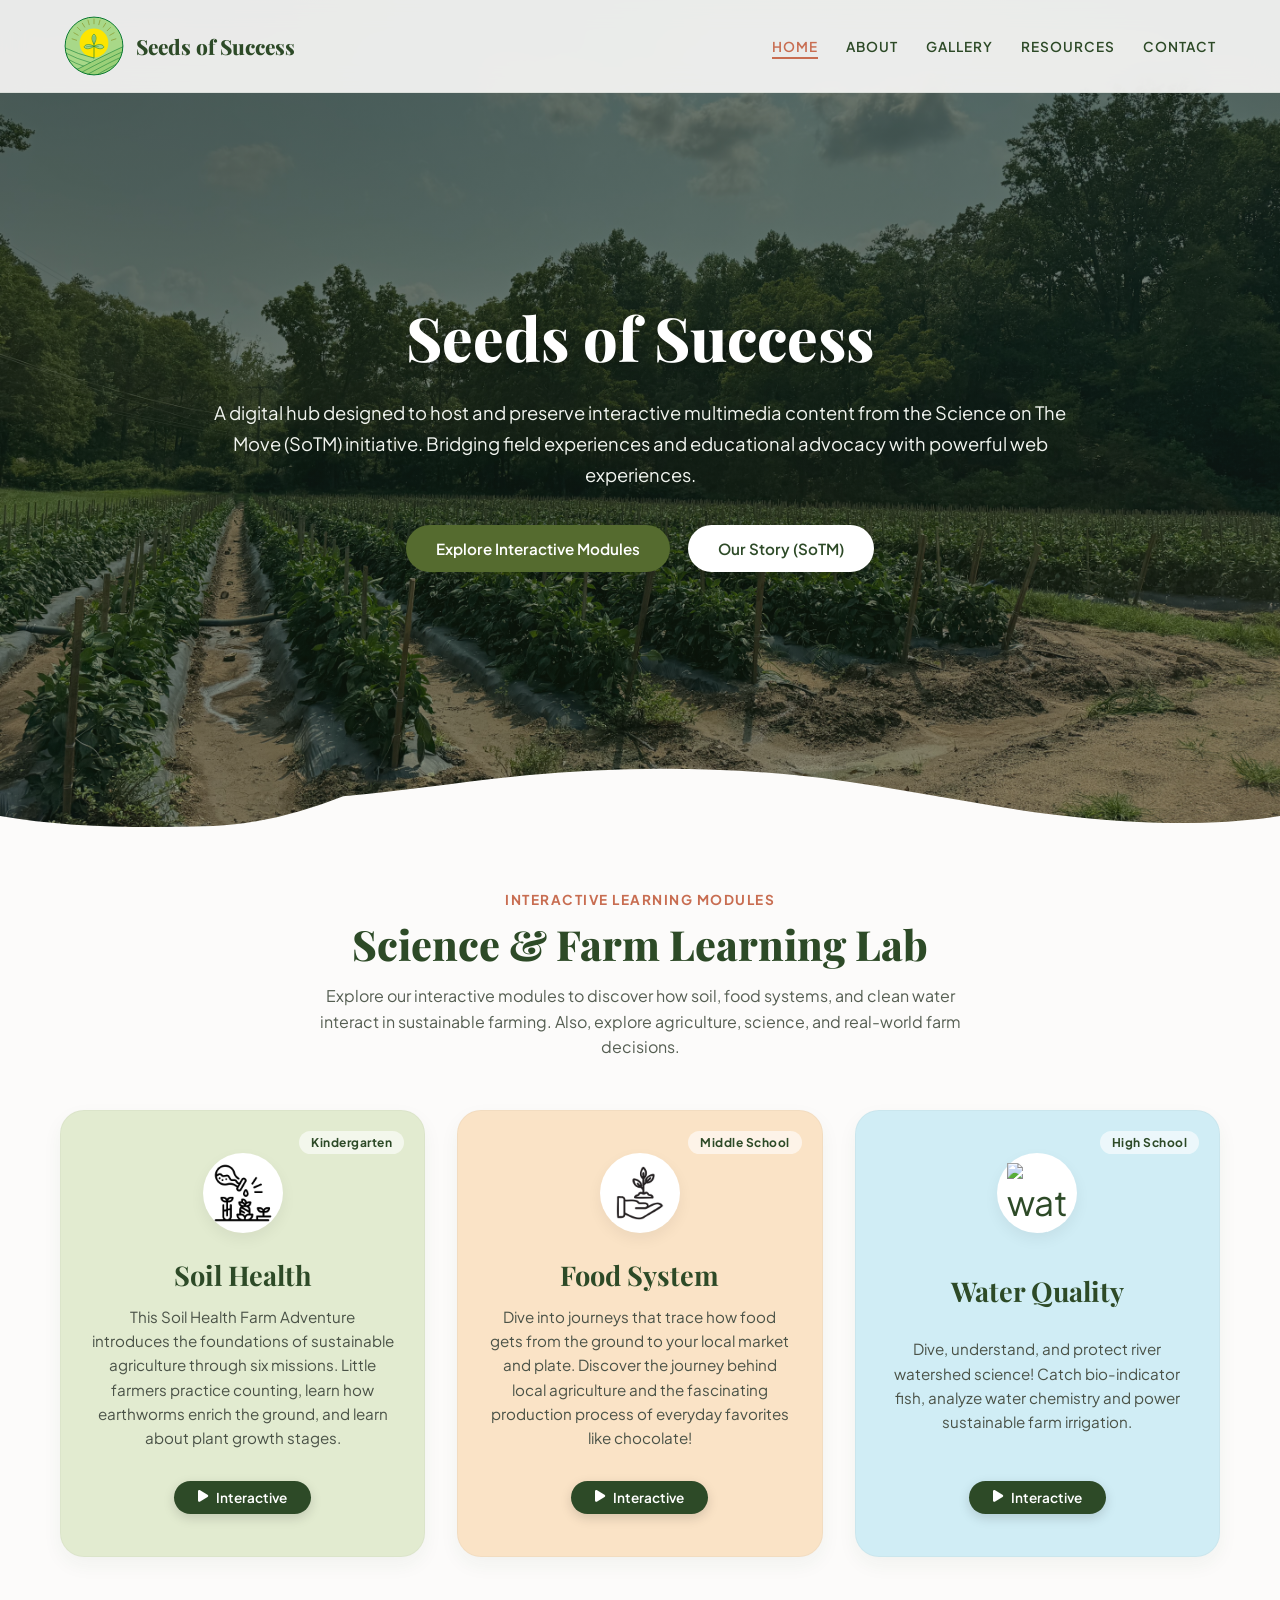
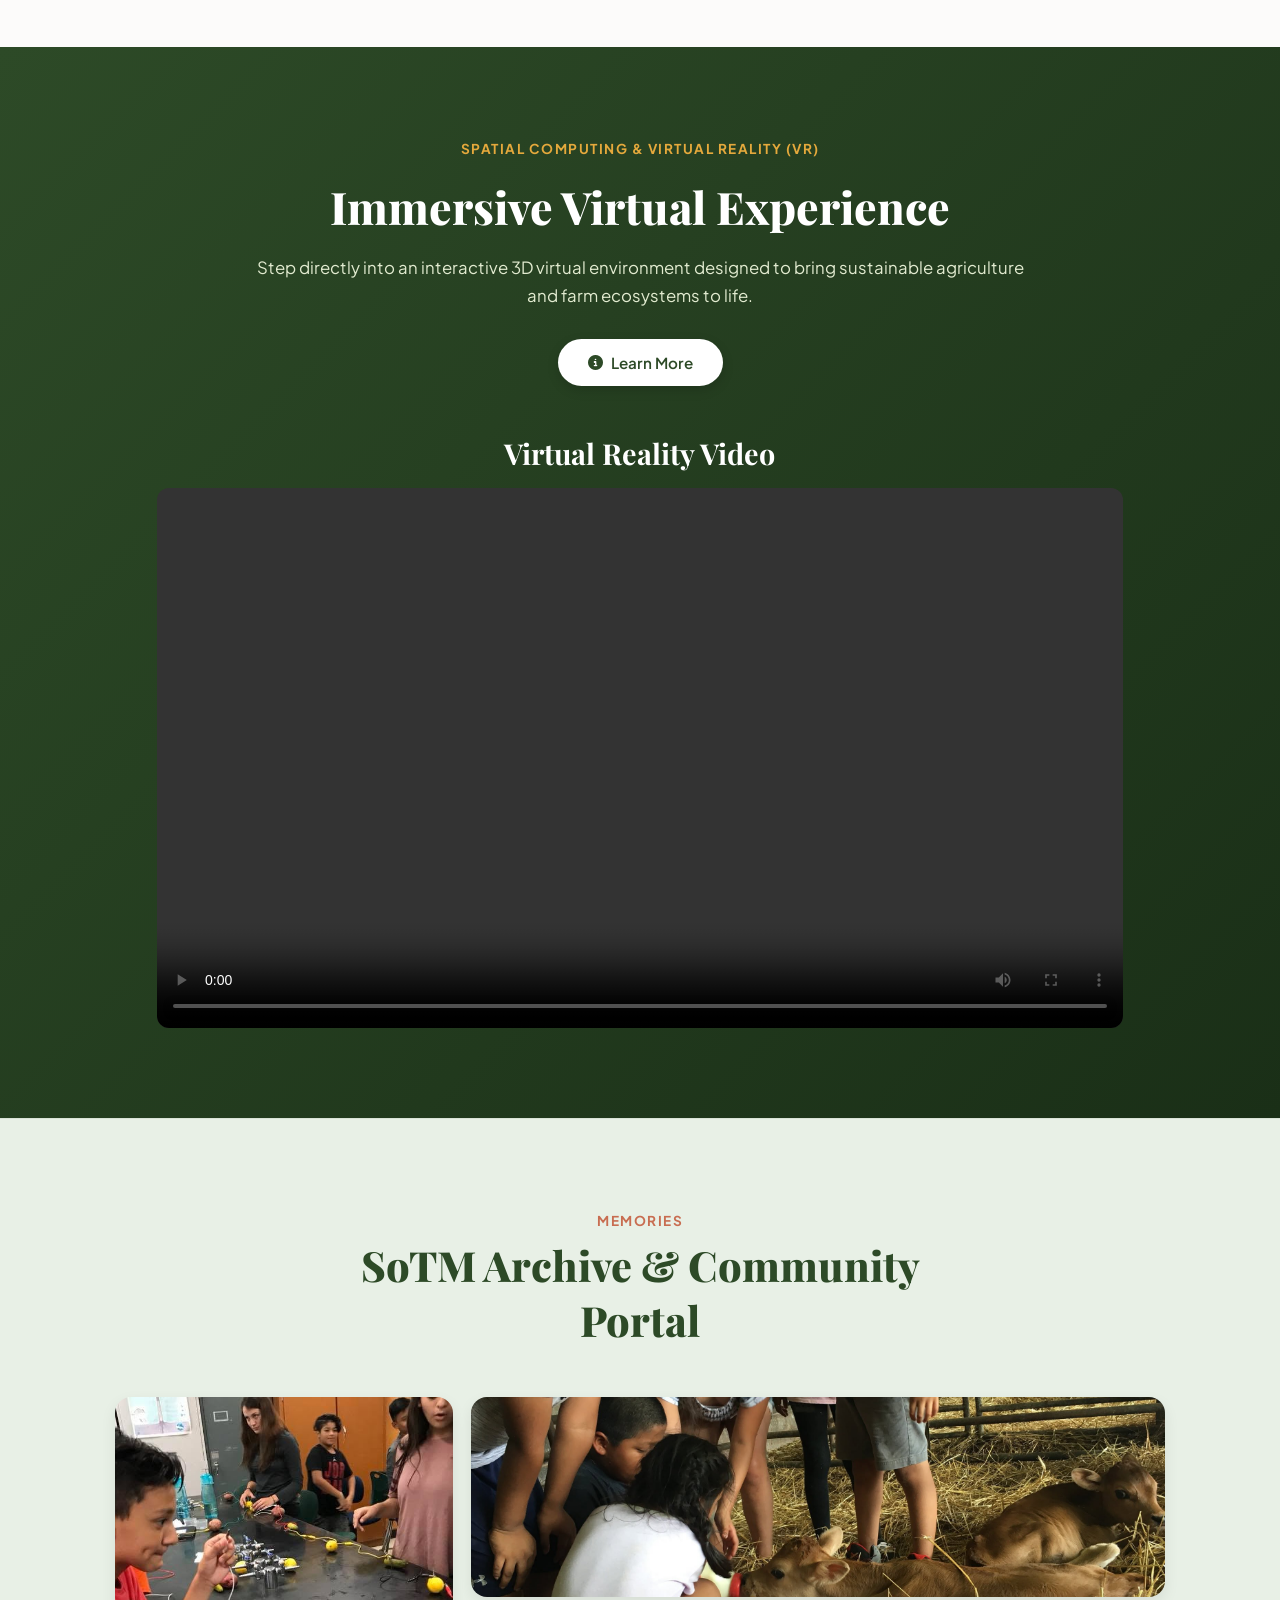
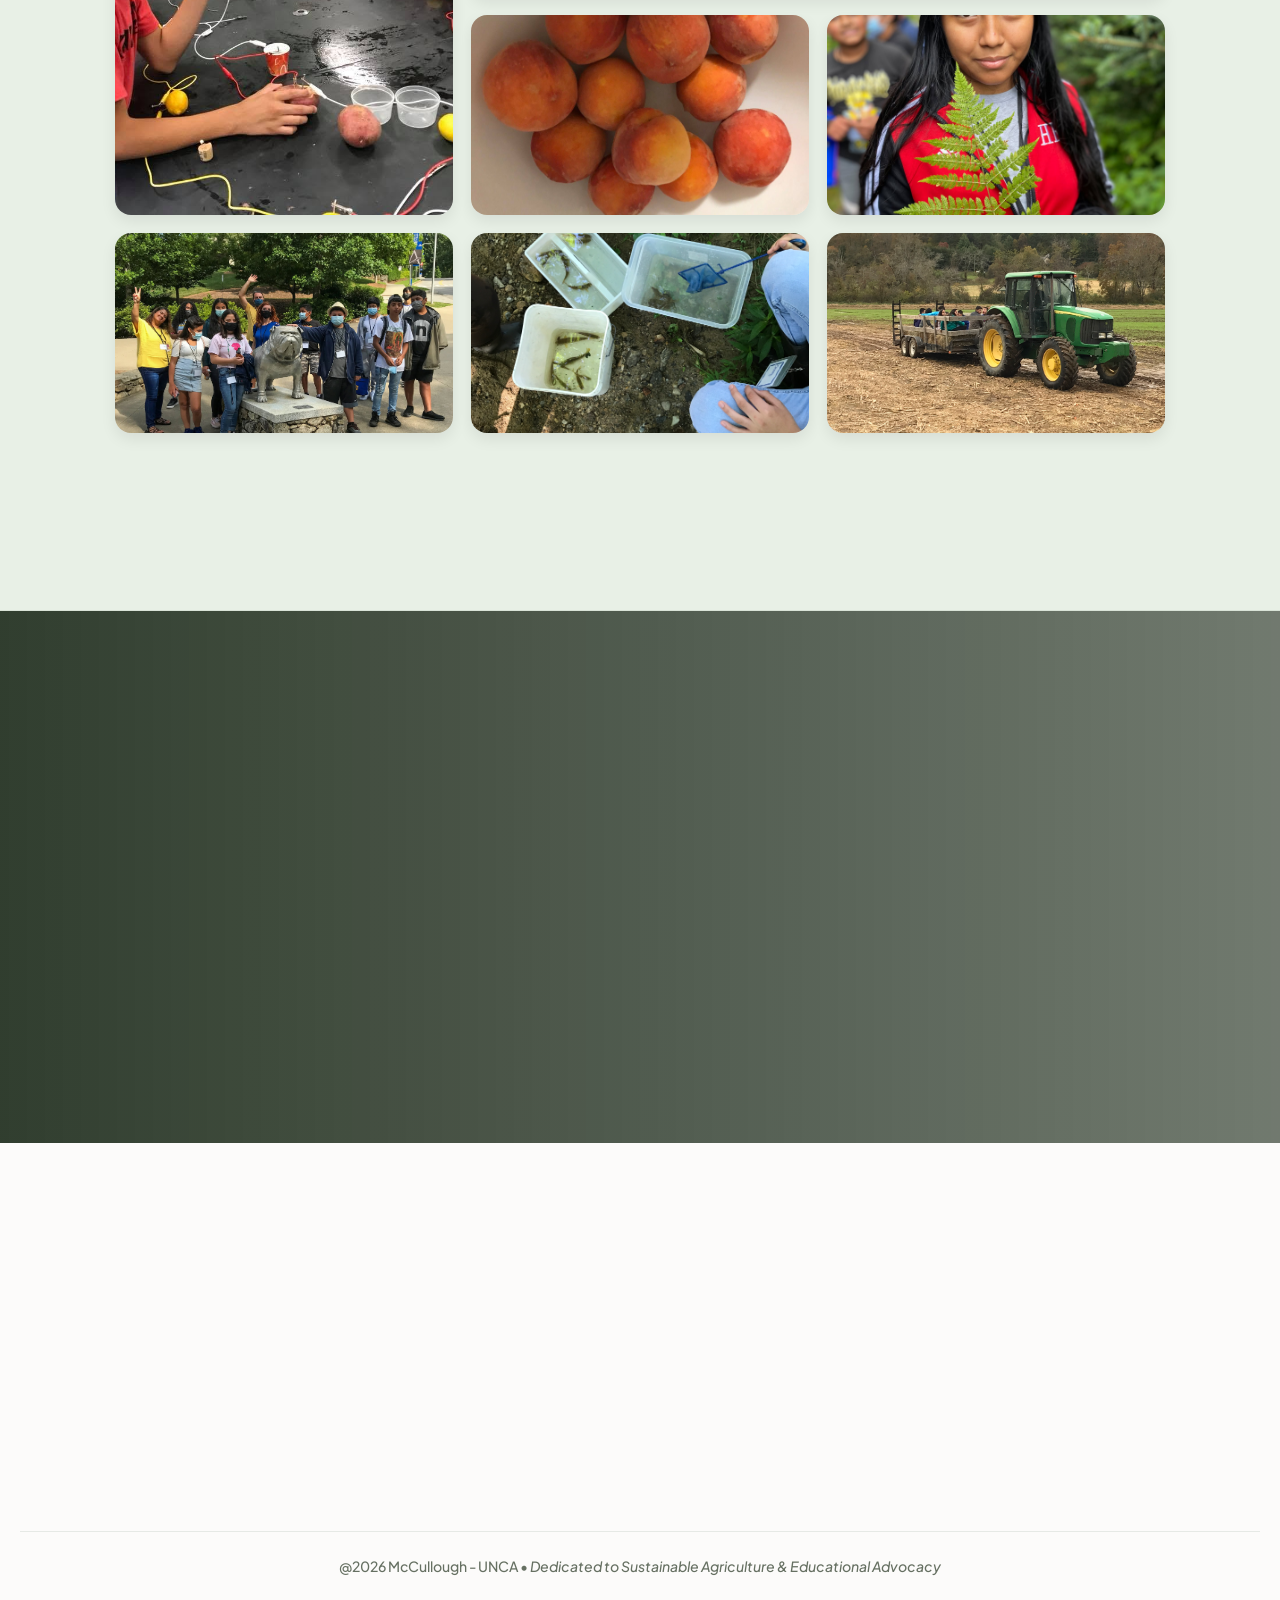
==== commit 7d5fcec9: "Add files via upload" ====
--- a/index.html
+++ b/index.html
@@ -5,7 +5,7 @@
     <meta charset="utf-8" />
     <meta name="viewport" content="width=device-width, initial-scale=1.0" />
     <title>Seeds of Success | Sustainable Agriculture Hub</title>
-    <link rel="icon" type="image/x-icon" href="assets/seeds-of-success-logo.svg">
+    <link rel="icon" type="image/x-icon" href="home/seeds-of-success-logo.svg">
     <link rel="preconnect" href="https://fonts.googleapis.com">
     <link rel="preconnect" href="https://fonts.gstatic.com" crossorigin>
     <link href="https://fonts.googleapis.com/css2?family=Playfair+Display:ital,wght@0,600;0,800;1,600&family=Plus+Jakarta+Sans:wght@400;500;600;700&display=swap" rel="stylesheet">
@@ -74,7 +74,7 @@
         <div class="card card-soil fade-in">
           <div class="card-badge">Kindergarten</div>
           <div class="card-icon">
-            <img src="assets/soil-icon.png" alt="soil-health-icon" width="60" height="60">
+            <img src="home/soil-icon.png" alt="soil-health-icon" width="60" height="60">
           </div>
           <h3>Soil Health</h3>
           <p>This Soil Health Farm Adventure introduces the foundations of sustainable agriculture through six missions. Little farmers practice counting, learn how earthworms enrich the ground, and learn about plant growth stages.</p>
@@ -85,7 +85,7 @@
         <div class="card card-food fade-in">
           <div class="card-badge">Middle School</div>
           <div class="card-icon">
-            <img src="assets/food-icon.png" alt="farm-food-icon" width="60" height="60">
+            <img src="home/food-icon.png" alt="farm-food-icon" width="60" height="60">
           </div>
           <h3>Food System</h3>
           <p>Dive into journeys that trace how food gets from the ground to your local market and plate. Discover the journey behind local agriculture and the fascinating production process of everyday favorites like chocolate!</p>
@@ -96,7 +96,7 @@
         <div class="card card-water fade-in">
           <div class="card-badge">High School</div>
           <div class="card-icon">
-            <img src="assets/water-icon.png" alt="water-quality-icon" width="60" height="60">
+            <img src="home/water-icon.png" alt="water-quality-icon" width="60" height="60">
           </div>
           <h3>Water Quality</h3>
           <p>Dive, understand, and protect river watershed science! Catch bio-indicator fish, analyze water chemistry and power sustainable farm irrigation.</p>
@@ -122,7 +122,7 @@
         <div class="vr-visual">
           <h3>Virtual Reality Video</h3>
           <video controls>
-            <source src="assets/vr-environment.MOV" type="video/mp4">
+            <source src="home/vr-environment.MOV" type="video/mp4">
           </video>
         </div>
       </div>
@@ -137,31 +137,31 @@
 
       <div class="archive-grid fade-in">
         <div class="grid-item item-large">
-          <img src="assets/photo21.jpg" alt="Student activity">
+          <img src="gallery/photo21.jpg" alt="Student activity">
           <div class="item-overlay"></div>
         </div>
         <div class="grid-item item-wide">
-          <img src="assets/photo24.jpg" alt="Student activity">
-          <div class="item-overlay"></div>
-        </div>
-        <div class="grid-item">
-          <img src="assets/photo25.jpg" alt="Student activity">
-          <div class="item-overlay"></div>
-        </div>
-        <div class="grid-item">
-          <img src="assets/photo8.jpg" alt="Student activity">
-          <div class="item-overlay"></div>
-        </div>
-        <div class="grid-item">
-          <img src="assets/sotm-bg.jpg" alt="Student activity">
-          <div class="item-overlay"></div>
-        </div>
-        <div class="grid-item">
-          <img src="assets/fishing.JPG" alt="Student activity">
-          <div class="item-overlay"></div>
-        </div>
-        <div class="grid-item">
-          <img src="assets/tractor.JPG" alt="Student activity">
+          <img src="gallery/photo24.jpg" alt="Student activity">
+          <div class="item-overlay"></div>
+        </div>
+        <div class="grid-item">
+          <img src="gallery/photo25.jpg" alt="Student activity">
+          <div class="item-overlay"></div>
+        </div>
+        <div class="grid-item">
+          <img src="gallery/photo8.jpg" alt="Student activity">
+          <div class="item-overlay"></div>
+        </div>
+        <div class="grid-item">
+          <img src="gallery/sotm-bg.jpg" alt="Student activity">
+          <div class="item-overlay"></div>
+        </div>
+        <div class="grid-item">
+          <img src="gallery/fishing.JPG" alt="Student activity">
+          <div class="item-overlay"></div>
+        </div>
+        <div class="grid-item">
+          <img src="gallery/tractor.JPG" alt="Student activity">
           <div class="item-overlay"></div>
         </div>
       </div>
--- a/style.css
+++ b/style.css
@@ -103,7 +103,7 @@
 .logo-icon {
   width: 60px;
   height: 60px;
-  background: url('assets/seeds-of-success-logo.svg') center/cover no-repeat;
+  background: url('home/seeds-of-success-logo.svg') center/cover no-repeat;
   border-radius: 50%;
   display: flex;
   align-items: center;
@@ -169,7 +169,7 @@
 .hero {
   position: relative;
   min-height: 92vh;
-  background: url('assets/hero-bg.jpg') center/cover no-repeat;
+  background: url('home/hero-bg.jpg') center/cover no-repeat;
   display: flex;
   align-items: center;
   justify-content: center;
@@ -498,7 +498,7 @@
 /* --- BANNER SECTION --- */
 .banner-section {
   position: relative;
-  background: url('assets/banner.png') center/cover no-repeat fixed;
+  background: url('home/banner.png') center/cover no-repeat fixed;
   padding: 120px 20px;
   color: #ffffff;
   display: flex;
@@ -591,7 +591,7 @@
 }
 
 .hero-contact {
-  background: url('assets/contact-bg.jpg') center/cover no-repeat;
+  background: url('home/contact-bg.jpg') center/cover no-repeat;
 }
 
 /* --- SCROLL ANIMATIONS (FADE-IN) --- */
@@ -693,15 +693,15 @@
   }
   
   .hero-about {
-    background: url('assets/about-hero.png') bottom/cover no-repeat;
+    background: url('home/about-hero.png') bottom/cover no-repeat;
   }
   
   .hero-gallery {
-    background: url('assets/gallery-hero.png') center/cover no-repeat;
+    background: url('home/gallery-hero.png') center/cover no-repeat;
   }
   
   .hero-resources {
-    background: url('assets/resources-hero.png') center/cover no-repeat;
+    background: url('gallery/resources-hero.png') center/cover no-repeat;
   }
   
   .page-hero h1 {
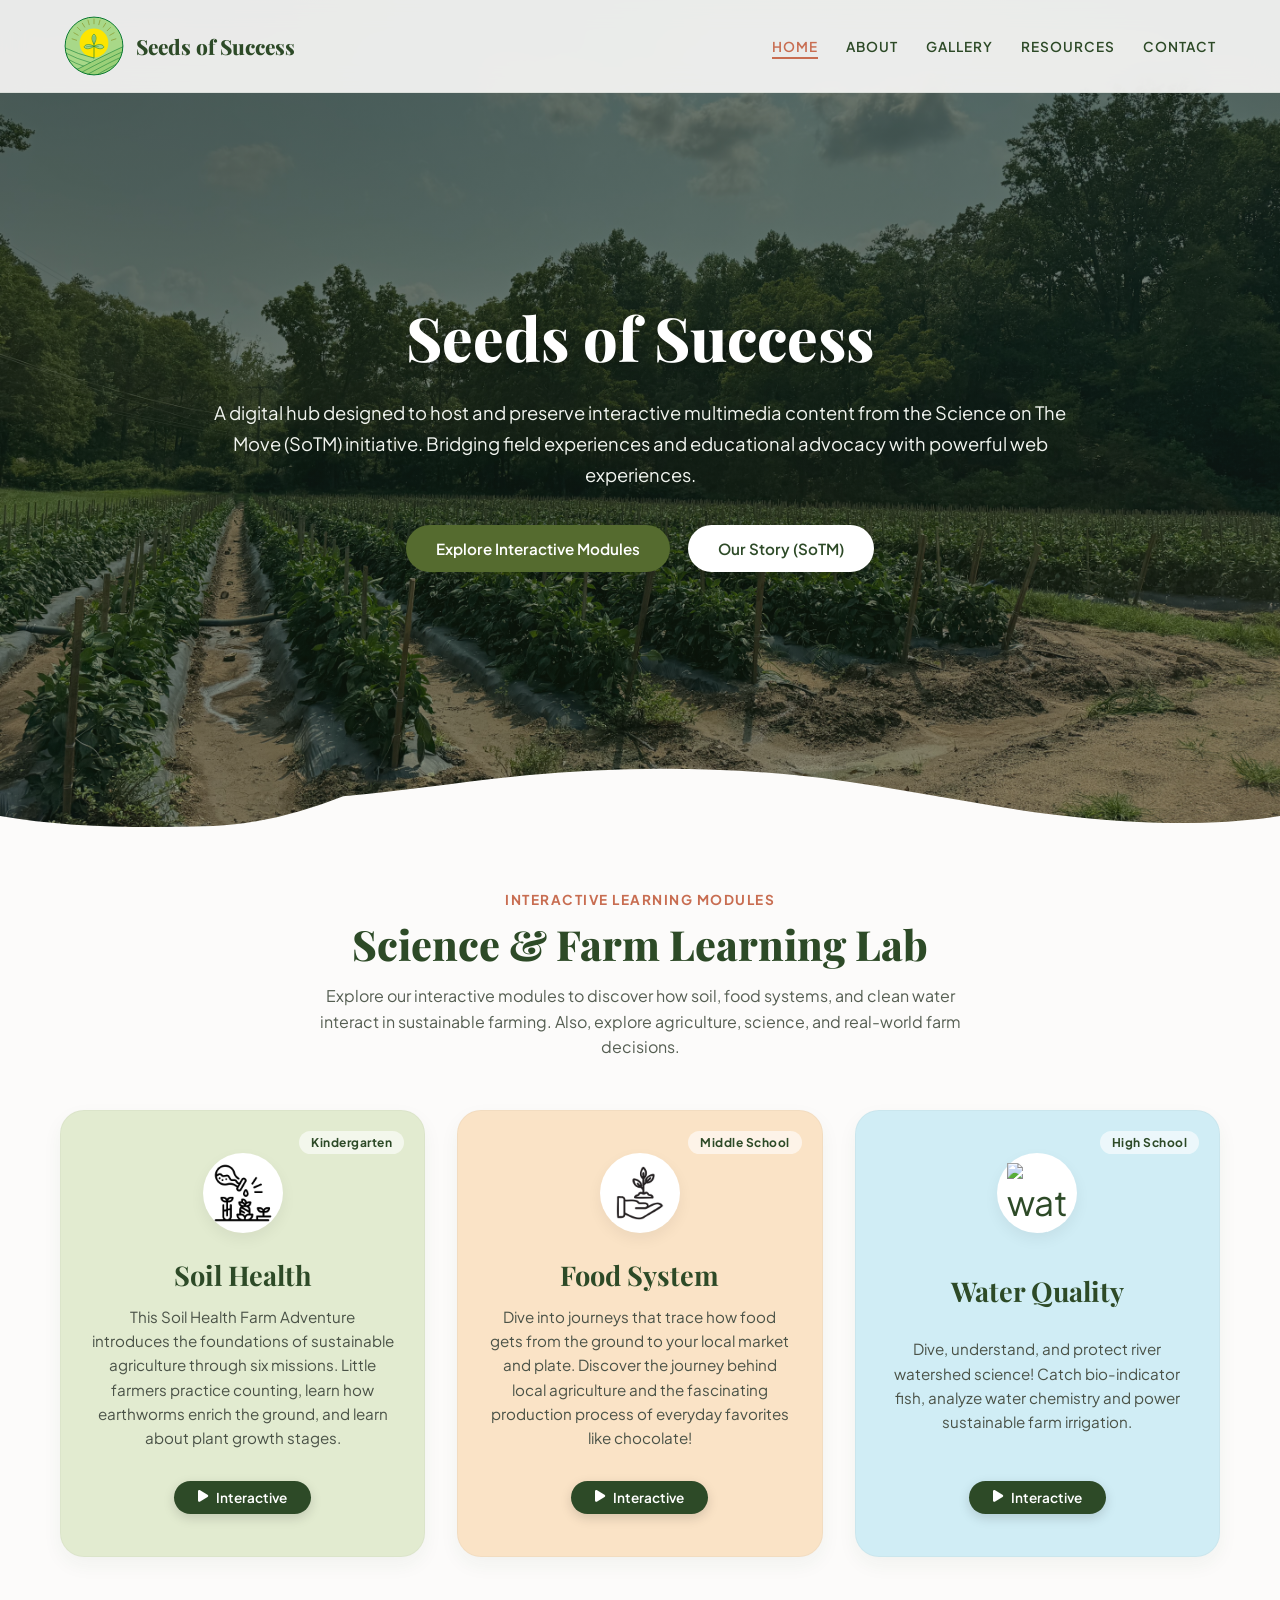
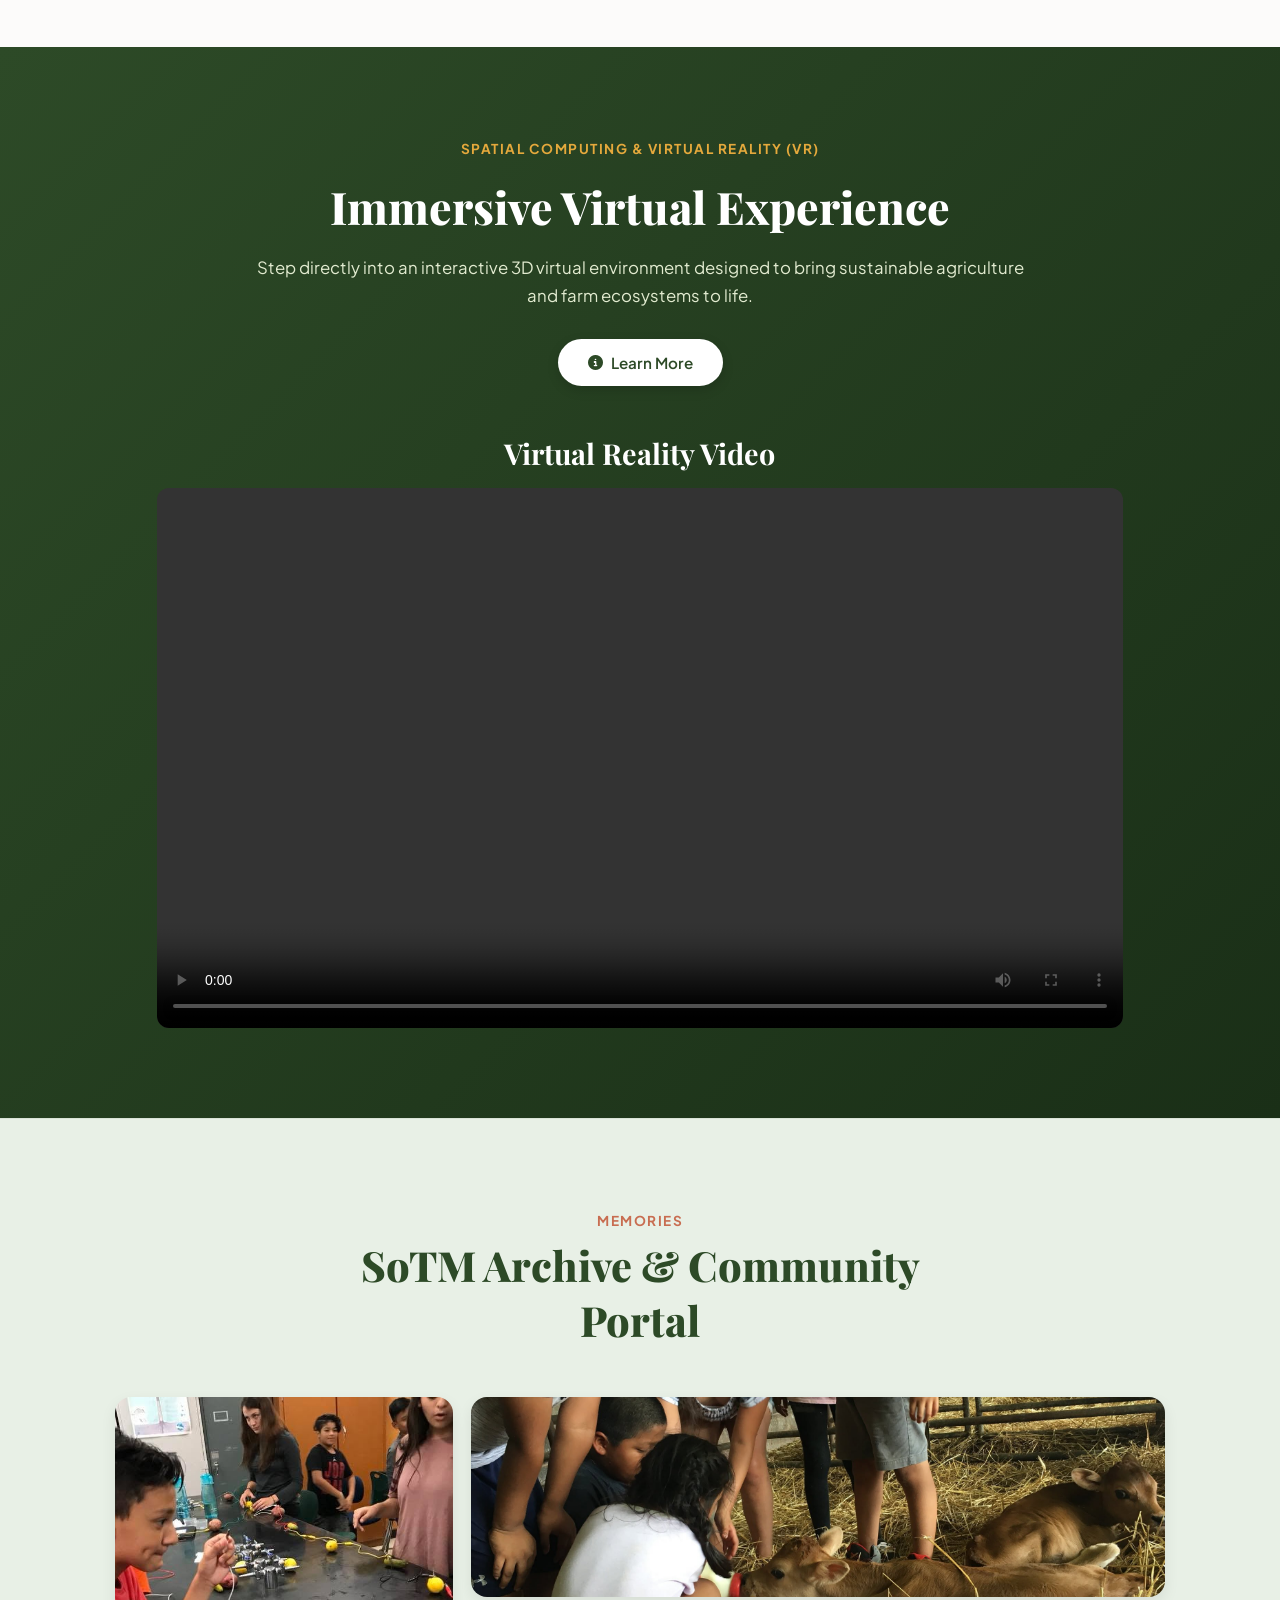
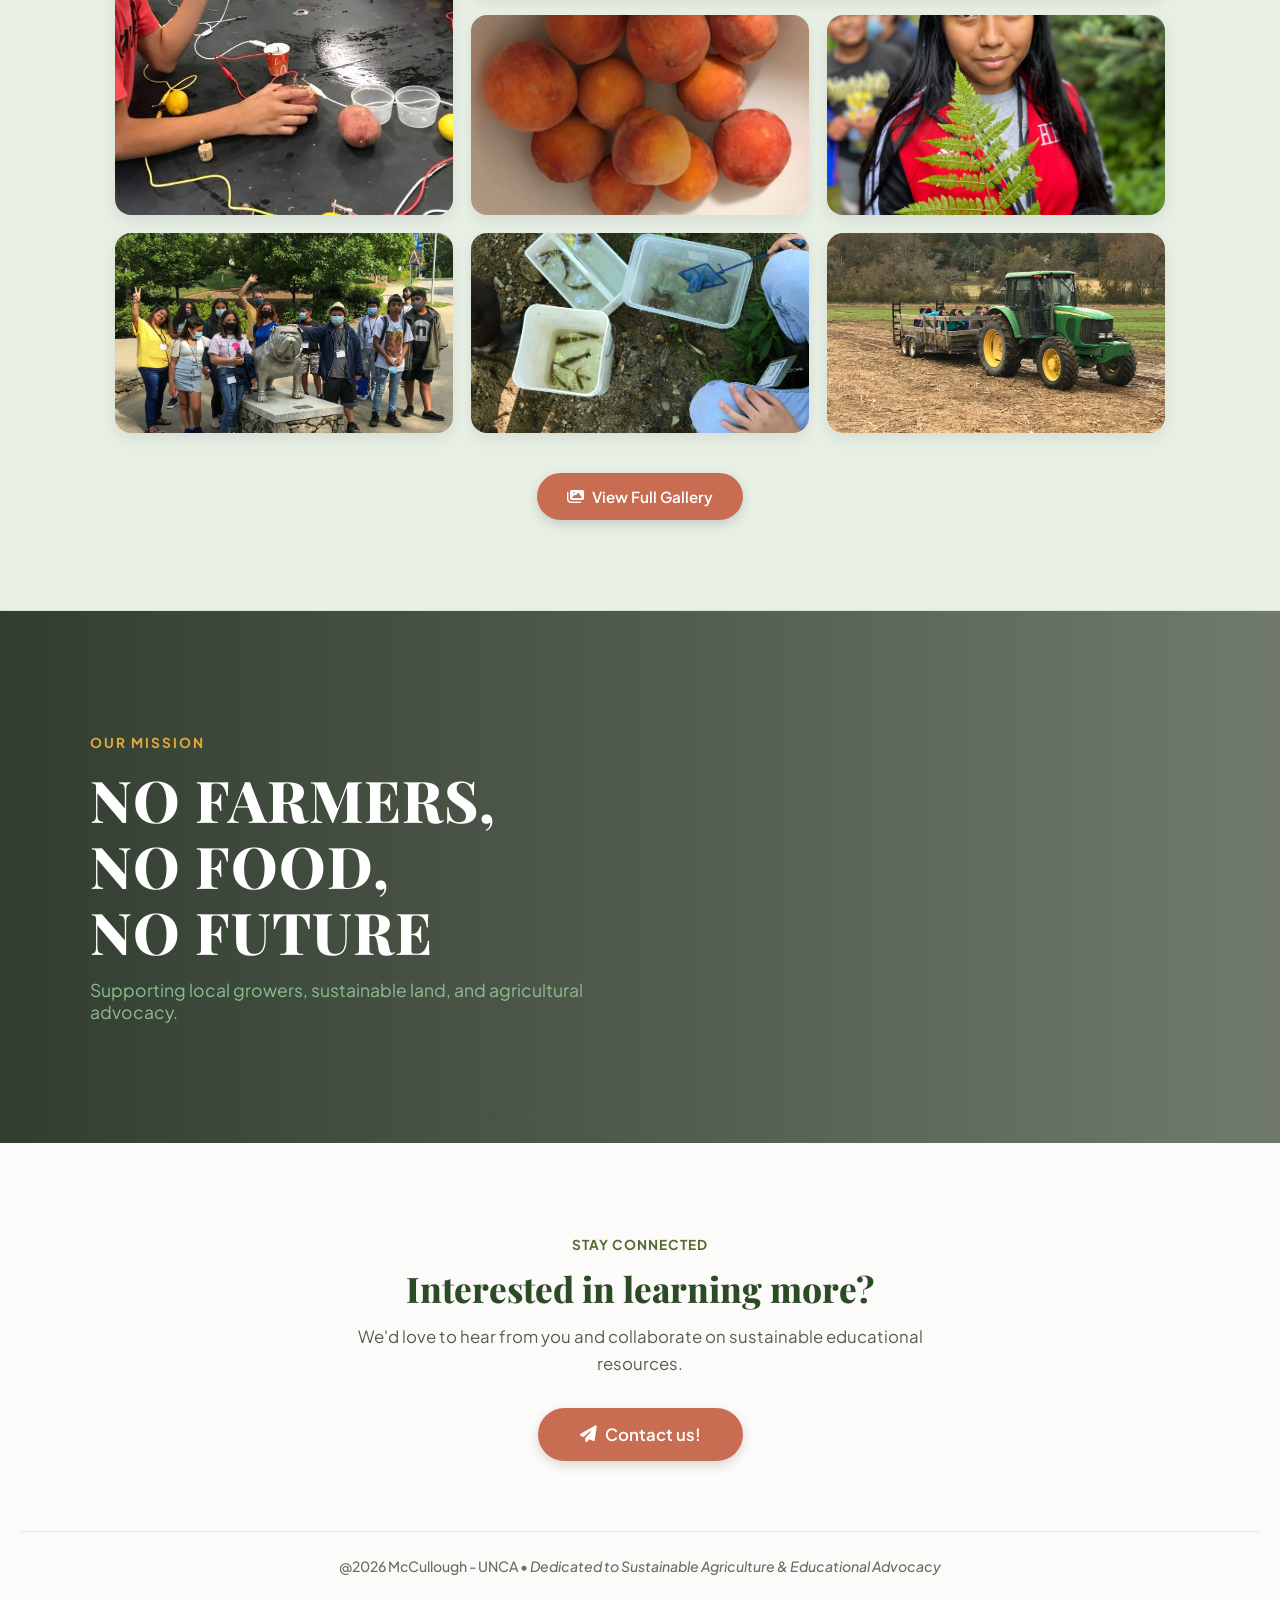
==== commit 1fd2cdfb: "Add files via upload" ====
--- a/index.html
+++ b/index.html
@@ -122,7 +122,7 @@
         <div class="vr-visual">
           <h3>Virtual Reality Video</h3>
           <video controls>
-            <source src="home/vr-environment.MOV" type="video/mp4">
+            <source src="vr-environment1.mov" type="video/mp4">
           </video>
         </div>
       </div>
